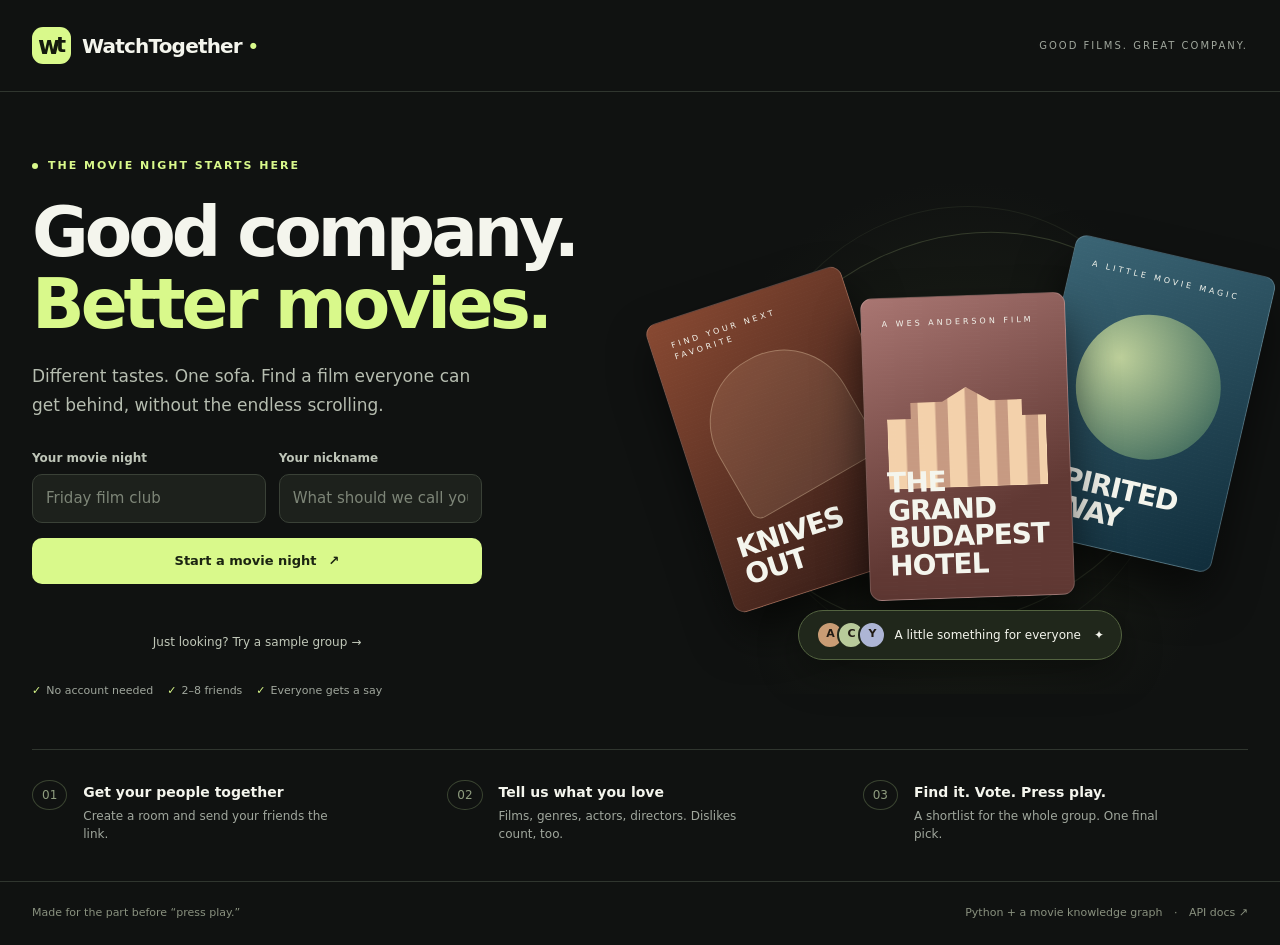
==== static/index.html @ f006cda0 "Add my WatchTogether Python implementation Import WatchTogether-Python (2).zip with the 80-film star" ====
<!doctype html>
<html lang="en">
<head>
  <meta charset="utf-8">
  <meta name="viewport" content="width=device-width,initial-scale=1">
  <meta name="theme-color" content="#101211">
  <meta name="description" content="Find a movie your whole group can get behind. Share tastes, discover your shortlist, and vote.">
  <title>WatchTogether — One group. One great movie.</title>
  <link rel="icon" href="/static/favicon.svg" type="image/svg+xml">
  <link rel="stylesheet" href="/static/styles.css">
  <link rel="stylesheet" href="/static/room-redesign.css?v=cinema2">
  <script src="/static/app.js?v=cinema2" defer></script>
</head>
<body>
  <header class="topbar"><a href="/" class="brand" aria-label="WatchTogether home"><span class="brand-mark">w<span>t</span></span>WatchTogether<span class="brand-dot">●</span></a><span class="top-note">GOOD FILMS. GREAT COMPANY.</span></header>
  <main id="app" aria-live="polite"><div class="loading">Getting the popcorn ready…</div></main>
  <footer><span>Made for the part before “press play.”</span><span>Python + a movie knowledge graph <span class="footer-dot">·</span> <a href="/api/docs" target="_blank" rel="noopener">API docs ↗</a></span></footer>
  <div id="toast" class="toast" role="status"></div>
</body>
</html>
---- static/styles.css ----
:root{color-scheme:dark;--bg:#101211;--panel:#191c19;--line:#30362f;--muted:#a0a79d;--ink:#f4f5ed;--lime:#d9f98b;--red:#e9a99a;--round:20px;font-family:Inter,ui-sans-serif,system-ui,-apple-system,BlinkMacSystemFont,"Segoe UI",sans-serif}*{box-sizing:border-box}body{margin:0;background:var(--bg);color:var(--ink);font-size:15px;line-height:1.5}button,input,select{font:inherit}button,a,input{ -webkit-tap-highlight-color:transparent}button{cursor:pointer}a{color:inherit;text-decoration:none}button:focus-visible,a:focus-visible,input:focus-visible,summary:focus-visible{outline:3px solid var(--lime);outline-offset:4px}button:disabled{opacity:.4;cursor:not-allowed}.topbar{max-width:1280px;margin:auto;padding:27px 32px;display:flex;align-items:center;justify-content:space-between;border-bottom:1px solid var(--line)}.brand{display:flex;align-items:center;gap:11px;font-size:20px;font-weight:750;letter-spacing:-.8px}.brand-mark{display:inline-flex;align-items:center;justify-content:center;background:var(--lime);color:#141a0d;border-radius:11px;width:39px;height:37px;font-size:24px;font-weight:900;letter-spacing:-4px;padding-right:3px}.brand-mark span{font-size:21px}.brand-dot{font-size:8px;color:var(--lime);margin-left:-3px}.top-note{font-size:10px;letter-spacing:2px;color:var(--muted)}main{max-width:1280px;margin:auto;padding:0 32px;min-height:calc(100vh - 190px)}.eyebrow{display:flex;align-items:center;gap:10px;text-transform:uppercase;color:var(--lime);font-size:11px;font-weight:650;letter-spacing:2px}.eyebrow:before{content:"";height:6px;width:6px;border-radius:50%;background:currentColor}.hero{display:grid;grid-template-columns:1fr 1fr;gap:65px;padding:66px 0 50px;align-items:center}.hero h1{font-size:clamp(44px,5.4vw,72px);font-weight:650;letter-spacing:-4px;line-height:1.05;margin:21px 0}.hero h1 em{font-style:normal;color:var(--lime)}.hero-copy{max-width:440px;font-size:17px;line-height:1.7;color:#b6bdb0}.create-panel{margin-top:30px;max-width:450px}.input-row{display:grid;grid-template-columns:1.15fr 1fr;gap:13px}label{display:block;font-size:12px;color:#bec5b8;font-weight:550;margin-bottom:7px}input{width:100%;border:1px solid #3a4137;color:var(--ink);background:#1d211c;border-radius:10px;padding:12px 13px;min-width:0}input::placeholder{color:#7d8577}input:focus{outline:2px solid var(--lime);outline-offset:1px}.button{display:inline-flex;align-items:center;justify-content:center;gap:12px;padding:12px 19px;min-height:46px;border:1px solid transparent;border-radius:10px;font-weight:650;font-size:13px;background:var(--lime);color:#1b2411;transition:background .15s,transform .15s}.button:hover:not(:disabled){background:#e3ffa5;transform:translateY(-1px)}.button.secondary{background:transparent;color:var(--ink);border-color:#444d3f}.button.secondary:hover{background:#262d22}.button.small{min-height:36px;padding:8px 13px;font-size:12px}.button.danger{background:transparent;color:var(--red);border-color:#63433b}.full{width:100%}.create-panel .full{margin-top:15px}.demo-link{display:block;margin:13px auto 0;border:0;background:none;color:#c1c8b9;font-size:12px;padding:8px}.demo-link:hover{color:var(--lime)}.no-account{display:flex;gap:14px;font-size:11px;color:var(--muted);margin-top:24px}.no-account span:before{content:"✓";color:var(--lime);margin-right:5px}.hero-art{position:relative;min-height:530px;display:flex;align-items:center;justify-content:center;background:radial-gradient(ellipse at 50% 60%,#3d482851,transparent 67%)}.orbit{position:absolute;width:380px;height:380px;border:1px solid #343b2b;border-radius:50%;transform:rotate(-25deg) scaleX(1.2)}.orbit.two{width:450px;height:450px;opacity:.4;transform:rotate(25deg) scaleX(.95)}.cover{width:205px;height:303px;border-radius:12px;border:1px solid #ffffff28;box-shadow:0 25px 45px #0009;display:flex;flex-direction:column;justify-content:space-between;padding:20px;overflow:hidden;position:absolute}.cover:after,.movie-art:after{content:"";position:absolute;inset:0;background:repeating-linear-gradient(transparent 0,transparent 3px,#ffffff03 4px);pointer-events:none}.cover small{font-size:8px;letter-spacing:3px;text-transform:uppercase;z-index:1}.cover strong{font-size:28px;line-height:.98;letter-spacing:-1px;z-index:1}.cover .shape{position:absolute;border:1px solid #ffe8c448;background:#f5d6b51f;width:145px;height:145px;left:30px;top:61px;border-radius:70px 70px 10px 10px;transform:rotate(-12deg)}.cover.back{background:linear-gradient(145deg,#884932,#301a16);transform:rotate(-18deg);left:12px;top:124px}.cover.middle{background:linear-gradient(145deg,#3b6575,#102d3b);transform:rotate(13deg);right:2px;top:88px}.cover.middle .shape{border-radius:50%;background:radial-gradient(circle at 30% 30%,#bdcf9a,#2c5b53);border:0}.cover.front{background:linear-gradient(155deg,#a97672,#613934 70%);top:131px;left:calc(50% - 95px);transform:rotate(-2deg);z-index:2}.cover.front .shape{border-radius:0;background:repeating-linear-gradient(90deg,#f3d1ab 0,#f3d1ab 17px,#c79a82 18px,#c79a82 30px);width:159px;height:100px;left:22px;top:91px;clip-path:polygon(0 30%,15% 30%,15% 14%,35% 14%,50% 0,65% 14%,85% 14%,85% 30%,100% 30%,100% 100%,0 100%);transform:none}.art-caption{position:absolute;bottom:34px;z-index:3;background:#20271b;border:1px solid #536340;border-radius:30px;display:flex;align-items:center;gap:13px;padding:10px 17px;box-shadow:0 12px 40px #0006;font-size:12px}.mini-avatars{display:flex;margin-right:2px}.mini-avatars span{height:28px;width:28px;border-radius:50%;background:#c99c74;border:2px solid #20271b;color:#201a13;text-align:center;padding-top:3px;font-size:11px;font-weight:800;margin-right:-7px}.mini-avatars span:nth-child(2){background:#b8ca9a}.mini-avatars span:nth-child(3){background:#adb5d5}.how-it-works{border-top:1px solid var(--line);display:grid;grid-template-columns:repeat(3,1fr);gap:30px;padding:30px 0 38px}.how-item{display:flex;align-items:flex-start;gap:16px}.step-no{color:#8f9d7f;font-size:12px;border:1px solid #3a4431;border-radius:50%;padding:5px 9px}.how-item h3{font-size:14px;font-weight:600;margin:2px 0 4px}.how-item p{font-size:12px;color:var(--muted);margin:0;max-width:250px}footer{max-width:1280px;padding:23px 32px;margin:auto;border-top:1px solid var(--line);display:flex;justify-content:space-between;color:#89917f;font-size:11px;gap:20px}.footer-dot{margin:0 8px}footer a:hover{color:var(--lime)}.loading{text-align:center;padding:100px;color:var(--muted)}.room-heading{padding:35px 0 25px;display:flex;justify-content:space-between;align-items:center;gap:20px}.room-heading h1{font-size:32px;letter-spacing:-1.2px;font-weight:600;margin:4px 0}.room-heading p{margin:0;color:var(--muted);font-size:13px}.live-pill{font-size:11px;border:1px solid #405036;border-radius:30px;padding:6px 11px;color:var(--lime);white-space:nowrap}.live-pill:before{content:"●";font-size:7px;margin-right:7px}.workflow{display:flex;gap:30px;border-bottom:1px solid var(--line);padding:0 0 19px;margin-bottom:25px;color:#7d8675;font-size:12px}.workflow span{display:flex;gap:8px;align-items:center}.workflow .active{color:var(--lime)}.workflow b{font-weight:500;opacity:.6}.room-grid{display:grid;grid-template-columns:270px minmax(0,1fr);gap:25px;padding-bottom:40px}.panel{background:var(--panel);border:1px solid var(--line);border-radius:var(--round);padding:23px}.room-sidebar{display:flex;flex-direction:column;gap:16px;align-self:start;position:sticky;top:20px}.panel h2{font-size:16px;font-weight:600;letter-spacing:-.4px;margin:0}.panel-title{display:flex;align-items:center;justify-content:space-between;margin-bottom:18px}.count{color:#aeb99e;font-size:11px;background:#2b3326;padding:3px 8px;border-radius:8px}.member{display:flex;align-items:center;gap:10px;margin:16px 0}.avatar{width:34px;height:34px;border-radius:50%;display:flex;align-items:center;justify-content:center;background:#3f4931;color:var(--lime);font-weight:650;font-size:12px;flex-shrink:0}.member:nth-child(3n) .avatar{background:#3d3649;color:#d1b7ee}.member:nth-child(3n + 1) .avatar{background:#4b3b32;color:#eac0a1}.member-name{font-size:12px;font-weight:600}.member-state{font-size:10px;color:var(--muted);margin-top:2px}.member-check{font-size:12px;color:var(--lime);margin-left:auto}.host-badge{font-size:9px;color:#a0ac93;font-weight:400;margin-left:5px}.invite-box{border-top:1px solid var(--line);padding-top:17px;margin-top:20px}.invite-box label{font-size:11px}.invite-line{display:flex;gap:5px}.invite-line input{font-size:11px;padding:9px;width:100%;background:#121510}.invite-line button{background:#2c3524;color:var(--lime);border:1px solid #435137;border-radius:8px;width:39px;flex-shrink:0}.privacy-note{font-size:11px;color:#8c9782;padding:0 6px;line-height:1.8}.demo-note{background:#29253a;border:1px solid #47405b;border-radius:12px;padding:13px;color:#c1b6d7;font-size:11px}.room-main{min-width:0}.section-top{display:flex;align-items:flex-start;justify-content:space-between;gap:20px;margin-bottom:22px}.section-top h2{font-size:24px;font-weight:600;letter-spacing:-.7px;margin:0 0 5px}.section-top p{color:var(--muted);font-size:12px;margin:0;max-width:450px}.ready-badge{white-space:nowrap;border-radius:6px;padding:5px 9px;color:var(--lime);background:#2d3823;font-size:10px}.saved-label{font-size:11px;color:var(--lime);margin-left:10px}.profile-layout{display:grid;grid-template-columns:minmax(0,1fr) 245px;gap:23px}.filter-tabs{display:flex;gap:5px;flex-wrap:wrap;margin-bottom:14px}.tab{background:transparent;border:1px solid transparent;color:var(--muted);font-size:11px;padding:7px 11px;border-radius:7px}.tab.selected{background:#303927;color:var(--lime);border-color:#4d5e3a}.search-box{position:relative;margin-bottom:12px}.search-box input{padding-left:36px;font-size:12px}.search-box:before{content:"⌕";position:absolute;left:13px;top:6px;font-size:23px;color:var(--muted)}.entity-list{height:329px;overflow:auto;padding-right:5px;scrollbar-color:#4b5840 transparent;scrollbar-width:thin}.entity-row{display:flex;align-items:center;gap:10px;padding:12px 4px;border-bottom:1px solid #2b3127}.entity-icon{display:flex;align-items:center;justify-content:center;background:#282f22;color:#b6c2a7;border-radius:8px;width:31px;height:31px;font-size:12px;flex-shrink:0}.entity-copy{flex:1;min-width:0}.entity-name{font-size:12px;overflow-wrap:anywhere}.entity-detail{font-size:10px;color:var(--muted);margin-top:2px}.taste-button{border:1px solid #424d37;border-radius:6px;padding:5px 8px;background:transparent;color:#c0ccb3;font-size:10px;white-space:nowrap}.taste-button.avoid{border-color:#514238;color:#d8ae9a}.taste-button.chosen{background:#394a29;border-color:#8ba363;color:var(--lime)}.taste-button.avoid.chosen{background:#50352b;color:#f0bdad;border-color:#a77d67}.chosen-panel{border-left:1px solid var(--line);padding-left:20px}.taste-heading{font-size:10px;letter-spacing:1px;color:#b5c6a1;margin:1px 0 10px;text-transform:uppercase}.taste-heading.negative{color:#d1a991;margin-top:24px}.chips{display:flex;gap:6px;flex-wrap:wrap}.chip{display:inline-flex;align-items:center;gap:7px;border:1px solid #4b5c37;color:#d4e9bd;background:#27321e;border-radius:7px;font-size:10px;padding:5px 7px;max-width:100%;overflow-wrap:anywhere}.chip.negative{color:#e5bdac;background:#33271f;border-color:#604638}.chip button{border:0;background:transparent;color:inherit;padding:0 2px;font-size:14px;line-height:1}.empty-tastes{font-size:11px;color:#798571;margin:0;line-height:1.7}.profile-actions{border-top:1px solid var(--line);margin-top:18px;padding-top:18px;display:flex;align-items:center;justify-content:space-between;gap:10px}.profile-actions .hint{font-size:11px;color:var(--muted)}.start-panel{margin-top:17px;padding:19px 23px;border:1px solid #495b35;background:#212a1b;border-radius:14px;display:flex;align-items:center;justify-content:space-between;gap:16px}.start-panel strong{font-size:13px;font-weight:600}.start-panel p{font-size:11px;color:#a8b699;margin:4px 0 0}.start-panel .button{flex-shrink:0}.toast{position:fixed;bottom:25px;left:50%;transform:translate(-50%,20px);background:#e5efda;color:#17220f;box-shadow:0 8px 40px #0009;border-radius:10px;padding:13px 21px;opacity:0;pointer-events:none;transition:.2s;z-index:20;font-size:13px;max-width:calc(100vw - 30px);text-align:center}.toast.visible{opacity:1;transform:translate(-50%,0)}.toast.error{background:#f0c4b9;color:#3d1d12}.join-wrap{max-width:460px;margin:70px auto 100px}.join-wrap .eyebrow{margin-bottom:22px}.join-wrap h1{font-size:34px;letter-spacing:-1px;line-height:1.1;margin:10px 0}.join-wrap p{color:var(--muted);font-size:14px;line-height:1.7}.join-wrap form{margin-top:25px}.join-wrap .button{margin-top:15px}.form-error{color:#edb9aa;font-size:12px;margin-top:10px;min-height:18px}.shortlist-intro{display:flex;justify-content:space-between;align-items:flex-start;gap:20px;margin-bottom:20px}.shortlist-intro h2{font-size:25px;letter-spacing:-.7px;margin:0 0 5px}.shortlist-intro p{font-size:12px;color:var(--muted);margin:0}.vote-note{border:1px solid #465a31;background:#222e19;border-radius:10px;padding:12px 15px;color:#c0d7a8;font-size:12px;margin-bottom:17px}.movie-grid{display:grid;grid-template-columns:repeat(2,minmax(0,1fr));gap:17px}.movie-card{background:var(--panel);border:1px solid var(--line);border-radius:15px;overflow:hidden;display:flex;flex-direction:column}.movie-art{height:125px;position:relative;overflow:hidden;padding:18px;display:flex;flex-direction:column;justify-content:space-between}.swatch-0{background:linear-gradient(140deg,#56543c,#222a21)}.swatch-1{background:linear-gradient(140deg,#725243,#2d2422)}.swatch-2{background:linear-gradient(140deg,#3c5261,#19292d)}.swatch-3{background:linear-gradient(140deg,#574b65,#282330)}.swatch-4{background:linear-gradient(140deg,#4e5f41,#202a1d)}.swatch-5{background:linear-gradient(140deg,#795158,#34252b)}.movie-art:before{content:"";position:absolute;width:180px;height:180px;border:1px solid #ffffff24;border-radius:50%;top:-45px;right:-20px;box-shadow:0 0 0 25px #ffffff05,0 0 0 50px #ffffff04}.film-no{font-size:9px;letter-spacing:2px;color:#ebeee4b3}.art-title{font-family:Georgia,serif;font-size:23px;line-height:1.08;max-width:85%;z-index:1;text-shadow:0 2px 12px #0005}.movie-body{padding:18px;display:flex;flex-direction:column;flex:1}.movie-meta{display:flex;justify-content:space-between;align-items:flex-start;gap:10px;font-size:10px;color:var(--muted);margin-bottom:9px}.match-score{color:var(--lime);white-space:nowrap;background:#2b3522;padding:3px 6px;border-radius:5px;font-weight:600}.movie-body h3{font-size:17px;font-weight:600;line-height:1.3;letter-spacing:-.3px;margin:0 0 9px}.director-line{font-size:11px;color:#b1bbaa;margin-bottom:5px}.cast-line{font-size:10px;color:#88977e;line-height:1.6;margin-bottom:10px}.match-details{font-size:11px;color:#b5c5a5;margin:7px 0 15px}.match-details summary{cursor:pointer}.match-person{border-top:1px solid var(--line);padding-top:9px;margin-top:9px}.match-person strong{display:flex;justify-content:space-between;font-weight:500}.match-person p{font-size:10px;color:var(--muted);margin:4px 0}.movie-vote{display:flex;justify-content:space-between;align-items:center;gap:9px;margin-top:auto;padding-top:7px}.vote-tally{font-size:10px;color:var(--muted)}.owner-controls{display:flex;gap:9px;margin-top:20px;flex-wrap:wrap}.winner-banner{padding:27px;border:1px solid #78944e;background:radial-gradient(ellipse at 100% 0,#47582988,transparent 65%),#26311d;border-radius:17px;margin-bottom:24px}.winner-banner .eyebrow{font-size:10px}.winner-banner h2{font-family:Georgia,serif;font-size:32px;line-height:1.2;font-weight:400;letter-spacing:-.5px;margin:15px 0 8px}.winner-banner p{color:#baccaa;font-size:12px;margin:0}.result-label{color:var(--lime);font-size:10px;text-transform:uppercase;letter-spacing:1px;margin-top:15px}.subtle-link{border:0;background:none;color:#8f9e83;font-size:10px;text-align:left;padding:3px 6px}.subtle-link:hover{color:var(--red)}.empty-results{padding:35px 15px;text-align:center;color:var(--muted);font-size:12px}.spinner{pointer-events:none;opacity:.5}
@media(min-width:1400px){.hero{padding-top:90px;padding-bottom:70px}.hero-art{min-height:550px}}
@media(max-width:1080px){.hero{gap:20px}.hero-art{transform:scale(.9)}.profile-layout{grid-template-columns:minmax(0,1fr)}.chosen-panel{border-left:0;border-top:1px solid var(--line);padding:18px 0 0}.entity-list{height:265px}.taste-heading.negative{margin-top:16px}.room-grid{grid-template-columns:235px minmax(0,1fr)}.panel{padding:20px}.start-panel{align-items:flex-start;flex-direction:column}.start-panel .button{width:100%}}
@media(max-width:760px){.topbar{padding:19px 20px}.brand{font-size:18px}.top-note{display:none}main{padding:0 20px}.hero{display:block;padding-top:40px}.hero h1{font-size:54px;letter-spacing:-3px}.hero-copy{font-size:15px}.create-panel{max-width:none}.hero-art{min-height:440px;max-width:470px;margin:auto;transform:scale(.88);margin-top:-5px;margin-bottom:-30px}.cover.back{left:15px;top:80px}.cover.middle{right:0;top:48px}.cover.front{top:92px}.art-caption{bottom:0}.how-it-works{grid-template-columns:1fr;gap:25px;padding-top:27px}.how-item p{max-width:none}footer{padding:23px 20px;flex-direction:column;gap:7px}.room-heading{padding-top:25px}.room-heading h1{font-size:26px}.room-heading .eyebrow{font-size:9px}.room-grid{grid-template-columns:1fr}.room-sidebar{position:static}.room-sidebar>.panel{padding:18px}.member{display:inline-flex;vertical-align:top;margin:8px 13px 8px 0;gap:7px;min-width:120px}.member-check{margin-left:4px}.invite-box{padding-top:13px;margin-top:11px}.room-sidebar .privacy-note{display:none}.panel-title{margin-bottom:9px}.workflow{font-size:10px;gap:15px}.profile-layout{grid-template-columns:1fr}.section-top h2{font-size:22px}.panel{padding:20px}.movie-grid{gap:12px}.movie-body{padding:14px}.movie-body h3{font-size:15px}.movie-art{height:120px;padding:14px}.art-title{font-size:21px}.movie-meta{flex-direction:column;gap:5px}.movie-vote{flex-direction:column;align-items:stretch}.movie-vote button{width:100%}.vote-tally{text-align:center}.shortlist-intro{gap:10px}.shortlist-intro h2{font-size:23px}.shortlist-intro .count{white-space:nowrap}.privacy-note{font-size:10px}.start-panel{flex-direction:row;align-items:center}.start-panel .button{width:auto}.join-wrap{margin:40px auto 60px}}
@media(max-width:420px){.hero h1{font-size:47px}.hero-art{margin-left:-25px;margin-right:-25px;transform:scale(.8)}.input-row{grid-template-columns:1fr}.no-account{gap:8px;font-size:10px}.movie-grid{grid-template-columns:1fr}.start-panel{flex-direction:column;align-items:stretch}.start-panel .button{width:100%}.workflow{gap:11px;font-size:9px}.room-heading .live-pill{font-size:9px}.profile-actions .hint{font-size:10px;max-width:140px}.entity-row{gap:7px}.taste-button{padding:5px 6px}}
@media(prefers-reduced-motion:reduce){*{transition:none!important;scroll-behavior:auto!important}}
---- static/room-redesign.css ----
/* The movie room: cinematic artwork, roomy browsing and one obvious invitation. */
body.room-page {
  --bg: #10120f;
  --panel: #191c18;
  --line: #34392e;
  --ink: #f6f3e9;
  --muted: #a6ad9f;
  --lime: #d9fa86;
  background:
    radial-gradient(ellipse at 9% 0%, #34401d25, transparent 38%),
    radial-gradient(ellipse at 98% 28%, #45402c12, transparent 35%),
    var(--bg);
  -webkit-font-smoothing: antialiased;
}
body.room-page [hidden] { display: none !important; }
body.room-page .sr-only { position: absolute; width: 1px; height: 1px; padding: 0; margin: -1px; overflow: hidden; clip: rect(0, 0, 0, 0); white-space: nowrap; border: 0; }
body.room-page .topbar,
body.room-page main,
body.room-page footer { max-width: 1440px; }
body.room-page .topbar { padding: 24px 40px; border-bottom-color: #ffffff0d; }
body.room-page main { padding: 0 40px; }
body.room-page .top-note { color: #a5ad98; letter-spacing: 2.3px; }
body.room-page .brand-mark { box-shadow: 0 0 24px #d9fa8612; }
body.room-page .room-heading { padding: 35px 0 27px; align-items: flex-end; }
body.room-page .room-heading .eyebrow { font-size: 10px; letter-spacing: 2.5px; }
body.room-page .room-heading h1 { font-size: clamp(32px, 3.2vw, 46px); font-weight: 650; letter-spacing: -1.8px; margin: 7px 0 4px; line-height: 1.12; overflow-wrap: anywhere; }
body.room-page .room-heading p { font-size: 13px; color: #a7ae9f; }
body.room-page .room-heading-actions { display: flex; align-items: center; gap: 12px; flex-shrink: 0; padding-bottom: 5px; }
body.room-page .live-pill { background: #bddd7910; color: #d9efad; border-color: #b4cf6730; font-size: 10px; padding: 7px 12px; }
body.room-page .live-pill:before { color: #d9fa86; box-shadow: 0 0 9px #d9fa8666; border-radius: 50%; }
body.room-page .invite-trigger { display: inline-flex; align-items: center; justify-content: center; gap: 8px; background: #24291f; color: var(--ink); border: 1px solid #434b37; border-radius: 10px; min-height: 38px; padding: 8px 13px; font-size: 11px; font-weight: 600; }
body.room-page .invite-trigger:hover { background: #333c29; }
body.room-page svg { flex-shrink: 0; }

body.room-page .invite-banner { display: flex; justify-content: space-between; align-items: center; gap: 26px; padding: 20px 23px; border: 1px solid #5b6e3c; border-radius: 16px; background: radial-gradient(ellipse at 0% 0%, #a2cc4920, transparent 65%), linear-gradient(110deg, #232d1b, #1c2119); box-shadow: inset 0 1px #ffffff07, 0 9px 28px #00000012; }
body.room-page .invite-banner-copy { display: flex; gap: 14px; align-items: center; min-width: 220px; }
body.room-page .invite-banner-icon { height: 43px; width: 43px; display: flex; align-items: center; justify-content: center; flex-shrink: 0; border: 1px solid #b7d37435; background: #d9fa8610; border-radius: 12px; color: var(--lime); }
body.room-page .invite-banner h2 { font-size: 15px; font-weight: 650; letter-spacing: -.3px; margin: 0 0 3px; }
body.room-page .invite-banner p { margin: 0; color: #afbda0; font-size: 11px; }
body.room-page .invite-controls { display: flex; gap: 8px; width: min(510px, 51%); align-items: center; }
body.room-page .invite-line { display: flex; align-items: center; gap: 0; border: 1px solid #67744c; border-radius: 10px; padding: 4px; background: #10170c99; width: 100%; min-width: 0; }
body.room-page .invite-line input { border: 0; background: transparent; border-radius: 6px; padding: 9px 11px; color: #c1c9b5; font-size: 11px; text-overflow: ellipsis; }
body.room-page .invite-line .button { background: var(--lime); color: #222c15; width: auto; min-height: 36px; padding: 8px 13px; border: 0; border-radius: 7px; font-size: 11px; gap: 7px; white-space: nowrap; }
body.room-page .invite-line .button:hover { background: #e6ffad; }
body.room-page .share-button { display: inline-flex; align-items: center; justify-content: center; height: 46px; width: 46px; border: 1px solid #66774b; border-radius: 10px; background: #c3dc8110; color: #d9fa86; flex-shrink: 0; }
body.room-page .share-button:hover { background: #c3dc8122; }

body.room-page .workflow { display: flex; gap: 34px; margin: 27px 0; padding: 0 0 19px; border-color: #ffffff12; color: #919985; font-size: 11px; }
body.room-page .workflow > span { position: relative; gap: 9px; }
body.room-page .workflow > span.active:after { content: ""; height: 2px; background: var(--lime); position: absolute; bottom: -20px; left: 0; right: 0; box-shadow: 0 0 12px #d9fa8625; }
body.room-page .workflow b { opacity: 1; font-size: 10px; height: 23px; width: 23px; display: inline-flex; align-items: center; justify-content: center; border: 1px solid #444b3c; border-radius: 50%; color: #a2aa94; }
body.room-page .workflow .active b { background: var(--lime); border-color: var(--lime); color: #26311b; font-weight: 700; }
body.room-page .room-grid { display: grid; grid-template-columns: minmax(0, 1fr) 270px; gap: 26px; padding-bottom: 50px; align-items: start; }
body.room-page .room-sidebar { position: sticky; top: 24px; gap: 18px; }
body.room-page .panel { background: linear-gradient(140deg, #1c201a, #191c18 60%); border-color: #ffffff11; border-radius: 18px; box-shadow: 0 8px 30px #0000000a; }
body.room-page .company-panel { padding: 23px 21px 18px; }
body.room-page .panel-title { margin-bottom: 18px; }
body.room-page .panel-title h2 { font-size: 14px; letter-spacing: -.35px; }
body.room-page .count { border: 1px solid #c5d69012; background: #d6ef7f0c; border-radius: 6px; color: #c7d1b8; font-size: 10px; padding: 4px 7px; white-space: nowrap; }
body.room-page .member { display: flex; min-width: 0; gap: 10px; margin: 0; padding: 14px 0; border-top: 1px solid #ffffff08; }
body.room-page .member:first-of-type { border-top: 0; }
body.room-page .avatar { width: 37px; height: 37px; color: #d8f6a0; background: #424f32; border: 1px solid #ffffff0b; font-size: 12px; }
body.room-page .member-name { font-size: 11px; line-height: 1.4; overflow-wrap: anywhere; }
body.room-page .host-badge { display: inline-block; color: #d4dfbb; font-size: 8px; letter-spacing: .8px; margin-left: 5px; }
body.room-page .member-state { font-size: 10px; color: #a2ac94; margin-top: 3px; }
body.room-page .member-check { font-size: 12px; margin-left: auto; }
body.room-page .company-footer { display: flex; flex-direction: column; gap: 4px; border-top: 1px dashed #ffffff16; margin-top: 5px; padding-top: 15px; color: #a5b48f; font-size: 10px; line-height: 1.7; }
body.room-page .company-footer strong { color: #d6e6b8; font-weight: 500; }
body.room-page .privacy-note { color: #929f83; font-size: 10px; padding: 0 4px; line-height: 1.8; }
body.room-page .demo-note { background: #aaa6ee0b; border-color: #b8ace62b; color: #bbb4d6; font-size: 11px; line-height: 1.7; }
body.room-page .subtle-link { color: #9da78e; font-size: 10px; }

body.room-page .taste-panel { padding: 27px; overflow: hidden; }
body.room-page .section-top { margin-bottom: 25px; gap: 15px; align-items: center; }
body.room-page .section-kicker { display: block; color: #aab594; font-size: 9px; font-weight: 600; text-transform: uppercase; letter-spacing: 2px; margin-bottom: 8px; }
body.room-page .section-top h2 { font-size: clamp(24px, 2.5vw, 31px); font-weight: 600; letter-spacing: -1px; line-height: 1.16; margin: 0 0 8px; }
body.room-page .section-top p { color: #a4ad9b; font-size: 11px; line-height: 1.65; max-width: 440px; }
body.room-page .ready-badge { display: flex; flex-direction: column; align-items: center; justify-content: center; min-width: 65px; height: 65px; flex-shrink: 0; border-radius: 14px; background: #d9fa860a; border: 1px solid #d9fa8625; color: #bed198; font-size: 9px; letter-spacing: .2px; padding: 8px; }
body.room-page .selection-number { display: block; font-size: 24px; font-weight: 500; color: var(--lime); line-height: 1.1; margin-bottom: 3px; letter-spacing: -1px; }
body.room-page .profile-layout { display: flex; flex-direction: column; gap: 21px; }
body.room-page .taste-browser { min-width: 0; }
body.room-page .filter-tabs { display: flex; flex-wrap: nowrap; gap: 4px; background: #10140f; padding: 5px; border: 1px solid #ffffff0c; border-radius: 10px; margin: 0 0 15px; width: fit-content; max-width: 100%; }
body.room-page .tab { display: inline-flex; align-items: center; justify-content: center; gap: 7px; min-height: 35px; padding: 7px 16px; border-radius: 7px; color: #aab29e; font-size: 11px; font-weight: 500; }
body.room-page .tab svg { width: 14px; height: 14px; opacity: .8; }
body.room-page .tab.selected { background: #303c24; border-color: #61753c; color: var(--lime); box-shadow: inset 0 1px #ffffff08; }
body.room-page .tab:hover:not(.selected) { color: #f1f4e7; background: #ffffff06; }
body.room-page .search-box { margin-bottom: 15px; }
body.room-page .search-box:before { content: none; }
body.room-page .search-box > svg { position: absolute; top: 14px; left: 15px; color: #9ba68d; pointer-events: none; width: 16px; height: 16px; }
body.room-page .search-box input { font-size: 11px; border-radius: 9px; border-color: #414936; background: #131811; min-height: 44px; padding: 12px 15px 12px 41px; }
body.room-page .search-box input::placeholder { color: #8e9981; }
body.room-page .browse-caption { display: flex; justify-content: space-between; gap: 12px; color: #9ba78c; font-size: 10px; margin: 18px 0 12px; }
body.room-page .browse-caption strong { font-weight: 500; color: #d6ddc8; }
body.room-page .entity-list { height: auto; max-height: none; overflow: visible; padding: 0; }
body.room-page .entity-list.genre-grid { display: grid; grid-template-columns: repeat(3, minmax(0, 1fr)); gap: 12px; }
body.room-page .genre-card { position: relative; isolation: isolate; width: 100%; min-width: 0; height: 240px; min-height: 230px; border: 1px solid #ffffff15; border-radius: 12px; overflow: hidden; background: #293222; box-shadow: 0 4px 15px #0002; transition: border-color .2s, transform .2s, box-shadow .2s; }
body.room-page .genre-art { position: absolute; z-index: -3; top: 50%; left: 50%; width: max(100%, 240px); aspect-ratio: 1; transform: translate(-50%, -50%); background-image: url('/static/genre-scenes.png'); background-size: 400% 400%; background-position: var(--art-x, 0%) var(--art-y, 0%); background-repeat: no-repeat; transition: transform .5s ease; }
body.room-page .genre-vignette { position: absolute; z-index: -2; inset: 0; background: linear-gradient(180deg, #00000025 0, #080d0855 35%, #080d08ba 65%, #080d08f5 100%); }
body.room-page .genre-card:after { content: ""; position: absolute; inset: 0; z-index: -1; border-radius: inherit; box-shadow: inset 0 1px #ffffff10; pointer-events: none; }
body.room-page .genre-card-top { position: absolute; top: 12px; left: 12px; right: 12px; display: flex; align-items: center; justify-content: space-between; gap: 8px; }
body.room-page .genre-number { color: #ffffffc7; font-size: 9px; font-weight: 600; letter-spacing: 1px; text-shadow: 0 1px 8px #000; }
body.room-page .genre-state { display: flex; align-items: center; gap: 4px; color: var(--lime); font-size: 9px; font-weight: 600; border-radius: 20px; padding: 3px 7px; background: #142008db; border: 1px solid #c8ef7555; backdrop-filter: blur(8px); }
body.room-page .genre-state:empty { display: none; }
body.room-page .genre-content { position: absolute; bottom: 66px; left: 14px; right: 12px; }
body.room-page .genre-content h3 { color: #fffdf5; font-size: 22px; font-weight: 650; line-height: 1.03; letter-spacing: -.7px; margin: 0 0 6px; text-shadow: 0 2px 12px #0006; }
body.room-page .genre-content p { font-size: 9px; line-height: 1.5; color: #e2e5d3; margin: 0; text-shadow: 0 1px 8px #000; }
body.room-page .genre-actions { position: absolute; bottom: 13px; left: 12px; right: 12px; display: grid; grid-template-columns: 1fr 1fr; gap: 7px; }
body.room-page .genre-actions .taste-button { display: flex; align-items: center; justify-content: center; gap: 5px; min-height: 36px; padding: 6px 7px; border-radius: 6px; border-color: #ffffff4a; background: #10160a92; backdrop-filter: blur(8px); color: #f0f5df; font-size: 10px; transition: background .15s, border-color .15s; }
body.room-page .genre-actions .taste-button.avoid { color: #ebd5c4; border-color: #e3cebc44; }
body.room-page .genre-actions .taste-button:hover { border-color: #dcf99f; background: #41522aa8; }
body.room-page .genre-actions .taste-button.avoid:hover { border-color: #e7b7a1; background: #5e3c2fc7; }
body.room-page .genre-card.state-liked { border-color: #d3f77c; box-shadow: 0 0 0 1px #d3f77c22, 0 4px 20px #b9e8640c; }
body.room-page .genre-card.state-liked .taste-button.chosen { background: var(--lime); border-color: var(--lime); color: #243018; font-weight: 650; }
body.room-page .genre-card.state-avoided { border-color: #d1997f; }
body.room-page .genre-card.state-avoided .genre-state { background: #352017df; color: #f2c5ae; border-color: #c8967c88; }
body.room-page .genre-card.state-avoided .taste-button.avoid.chosen { background: #e0af96; color: #382117; border-color: #e0af96; font-weight: 650; }
@media (hover: hover) {
  body.room-page .genre-card:hover { border-color: #ffffff70; box-shadow: 0 11px 24px #0004; }
  body.room-page .genre-card:hover .genre-art { transform: translate(-50%, -50%) scale(1.055); }
  body.room-page .genre-card.state-liked:hover { border-color: var(--lime); }
  body.room-page .genre-card.state-avoided:hover { border-color: #e0af96; }
}

body.room-page .standard-list { min-height: 220px; display: grid; grid-template-columns: repeat(2, minmax(0, 1fr)); gap: 8px; }
body.room-page .standard-list .entity-row { background: #ffffff03; border: 1px solid #ffffff0a; border-radius: 9px; padding: 12px; gap: 8px; }
body.room-page .standard-list .entity-name { font-size: 11px; color: #e6ebda; }
body.room-page .standard-list .entity-icon { width: 30px; height: 35px; background: #ffffff08; }
body.room-page .standard-list .entity-detail { font-size: 9px; }
body.room-page .standard-list .taste-button { padding: 6px 8px; font-size: 9px; min-height: 36px; }
body.room-page .empty-results { grid-column: 1 / -1; background: #ffffff03; border: 1px dashed #465038; border-radius: 10px; padding: 40px 20px; }
body.room-page .chosen-panel { display: grid; grid-template-columns: 1fr 1fr; gap: 21px; border: 1px solid #414a343f; background: #10150e75; border-radius: 11px; padding: 17px 18px; }
body.room-page .selection-section { min-width: 0; }
body.room-page .selection-section + .selection-section { border-left: 1px solid #ffffff0a; padding-left: 20px; }
body.room-page .taste-heading { display: flex; align-items: center; gap: 7px; font-size: 9px; letter-spacing: 1.5px; color: #c0d6a0; margin: 0 0 9px; }
body.room-page .taste-heading.negative { margin-top: 0; color: #d9b39c; }
body.room-page .empty-tastes,
body.room-page .selection-empty { color: #a4ad97; font-size: 10px; line-height: 1.65; margin: 0; }
body.room-page .chips { gap: 5px; }
body.room-page .chip { font-size: 10px; background: #d5f48610; border-color: #bfdf7845; color: #d7e8bc; border-radius: 6px; padding: 5px 7px; }
body.room-page .chip.negative { background: #efb0980c; border-color: #d99d7e40; color: #e4bda8; }
body.room-page .chip button { min-width: 22px; min-height: 22px; padding: 2px 3px; font-size: 14px; }
body.room-page .profile-actions { position: fixed; left: 50%; bottom: 18px; z-index: 10; transform: translateX(-50%); width: min(660px, calc(100vw - 32px)); margin: 0; padding: 14px 18px; border: 1px solid #a9bc745c; border-radius: 14px; background: #1d2519f5; backdrop-filter: blur(18px); box-shadow: 0 10px 45px #0009, inset 0 1px #ffffff0b; }
body.room-page .profile-actions .hint { color: #a0ad90; font-size: 10px; }
body.room-page .profile-actions .button { font-size: 11px; min-height: 41px; padding: 10px 17px; border-radius: 9px; box-shadow: 0 3px 14px #d9fa8608; }
body.room-page .start-panel { flex-direction: row; align-items: center; background: linear-gradient(110deg, #26321e, #1b2417); border: 1px solid #71864d65; padding: 21px 24px; border-radius: 14px; margin-top: 18px; gap: 20px; }
body.room-page .start-panel strong { font-size: 13px; letter-spacing: -.2px; }
body.room-page .start-panel p { font-size: 10px; color: #b3c29e; line-height: 1.65; }
body.room-page .start-panel .button { width: auto; font-size: 11px; padding: 11px 16px; min-height: 42px; }
body.room-page .button:disabled { opacity: .45; }

body.room-page .shortlist-intro h2 { font-size: 30px; letter-spacing: -1px; font-weight: 600; }
body.room-page .shortlist-intro p { color: #adb79f; font-size: 11px; line-height: 1.7; }
body.room-page .movie-grid { gap: 20px; }
body.room-page .movie-card { border-color: #ffffff15; border-radius: 16px; background: #1b2018; box-shadow: 0 7px 24px #0002; }
body.room-page .movie-art { height: 195px; padding: 23px; }
body.room-page .movie-scene { position: absolute; width: max(100%, 225px); aspect-ratio: 1; top: 50%; left: 50%; transform: translate(-50%, -50%); background-image: url('/static/genre-scenes.png'); background-size: 400% 400%; background-position: var(--art-x, 0%) var(--art-y, 0%); background-repeat: no-repeat; }
body.room-page .movie-vignette { position: absolute; inset: 0; background: linear-gradient(180deg, #070c0744, #070c0725 25%, #070c07bb 78%, #070c07e0); }
body.room-page .movie-art .film-no,
body.room-page .movie-art .art-title { position: relative; z-index: 1; }
body.room-page .film-no { font-size: 9px; letter-spacing: 2px; color: #f4f4e6bb; }
body.room-page .art-title { font-size: 32px; line-height: 1.06; letter-spacing: -.9px; }
body.room-page .movie-body { padding: 23px; }
body.room-page .movie-meta { gap: 8px; font-size: 9px; margin-bottom: 12px; }
body.room-page .movie-body h3 { font-size: 21px; letter-spacing: -.5px; font-weight: 600; }
body.room-page .director-line { font-size: 11px; color: #c1cbb5; }
body.room-page .cast-line { color: #a3af95; }
body.room-page .match-score { padding: 4px 6px; font-size: 9px; background: #d9fa8610; color: #d9fa86; border: 1px solid #d9fa8625; }
body.room-page .match-details { color: #d4e7b7; font-size: 11px; margin: 13px 0 22px; }
body.room-page .movie-vote { padding-top: 14px; border-top: 1px solid #ffffff0c; }
body.room-page .vote-tally { color: #b2bea3; }
body.room-page .vote-note { background: #ccf28608; border-color: #a4c06940; color: #c1d4a3; font-size: 11px; }
body.room-page .winner-banner { position: relative; overflow: hidden; border: 1px solid #abc96a7a; padding: 33px; background: radial-gradient(ellipse at 100% 0%, #b5db4d35, transparent 65%), #25321c; box-shadow: 0 12px 40px #0002; }
body.room-page .winner-banner:after { content: "✦"; color: #d4f77915; font-size: 200px; line-height: 1; position: absolute; right: -3px; top: -28px; pointer-events: none; }
body.room-page .winner-banner h2 { font-size: clamp(30px, 3.7vw, 43px); max-width: 85%; letter-spacing: -1px; }
body.room-page footer { border-color: #ffffff0c; padding: 25px 40px; color: #8f9b81; }
body.room-page:has(.profile-actions) footer { margin-bottom: 95px; }
body.room-page .toast { border: 1px solid #d9fa8655; background: #ddf8ae; box-shadow: 0 8px 40px #0008; font-size: 12px; }
body.room-page .toast.error { background: #f0c4b9; }
body.room-page button:focus-visible,
body.room-page input:focus-visible,
body.room-page a:focus-visible { outline: 2px solid #e0ff9b; outline-offset: 4px; }

@media (min-width: 1550px) {
  body.room-page .entity-list.genre-grid { grid-template-columns: repeat(4, minmax(0, 1fr)); }
  body.room-page .genre-card { height: 225px; }
}
@media (max-width: 1200px) {
  body.room-page .topbar { padding: 22px 30px; }
  body.room-page main { padding: 0 30px; }
  body.room-page .room-grid { grid-template-columns: minmax(0, 1fr) 245px; gap: 22px; }
  body.room-page .taste-panel { padding: 22px; }
  body.room-page .genre-card { height: 195px; }
  body.room-page .genre-content h3 { font-size: 20px; }
  body.room-page .standard-list { grid-template-columns: 1fr; }
  body.room-page .invite-banner { gap: 16px; }
  body.room-page .invite-banner-copy { min-width: 0; }
}
@media (max-width: 1100px) {
  body.room-page .room-grid { grid-template-columns: minmax(0, 1fr); gap: 25px; }
  body.room-page .room-sidebar { position: static; display: grid; grid-template-columns: minmax(0, 1fr) minmax(0, .7fr); gap: 18px; }
  body.room-page .company-panel { grid-row: span 3; }
  body.room-page .room-sidebar .member { display: flex; }
  body.room-page .room-sidebar .privacy-note { display: block; padding: 0 3px; }
  body.room-page .genre-card { height: 220px; }
  body.room-page .genre-content h3 { font-size: 24px; }
  body.room-page .taste-panel { padding: 27px; }
  body.room-page .standard-list { grid-template-columns: repeat(2, minmax(0, 1fr)); }
  body.room-page .start-panel { flex-direction: row; }
  body.room-page .start-panel .button { width: auto; }
}
@media (max-width: 800px) {
  body.room-page .topbar { padding: 20px 25px; }
  body.room-page main { padding: 0 25px; }
  body.room-page .room-heading { padding-top: 27px; padding-bottom: 24px; }
  body.room-page .room-heading h1 { font-size: 35px; }
  body.room-page .room-heading .eyebrow { font-size: 9px; }
  body.room-page .room-heading-actions { flex-direction: column; align-items: flex-end; gap: 8px; }
  body.room-page .invite-trigger { min-height: 33px; padding: 6px 10px; font-size: 10px; }
  body.room-page .invite-banner { padding: 17px 18px; gap: 16px; }
  body.room-page .invite-banner-copy { gap: 10px; }
  body.room-page .invite-banner h2 { font-size: 13px; }
  body.room-page .invite-banner p { font-size: 10px; max-width: 200px; }
  body.room-page .invite-banner-icon { width: 37px; height: 37px; border-radius: 10px; }
  body.room-page .invite-controls { width: 49%; }
  body.room-page .invite-line input { font-size: 10px; padding: 8px; }
  body.room-page .invite-line .button { min-height: 33px; font-size: 10px; padding: 8px 10px; }
  body.room-page .share-button { width: 43px; height: 43px; }
  body.room-page .workflow { gap: 26px; font-size: 11px; margin-top: 24px; margin-bottom: 24px; }
  body.room-page .taste-panel { padding: 23px; }
  body.room-page .section-top h2 { font-size: 28px; }
  body.room-page .genre-card { height: 210px; }
  body.room-page .genre-content h3 { font-size: 22px; }
  body.room-page .genre-content p { font-size: 9px; }
  body.room-page .genre-actions { gap: 6px; left: 10px; right: 10px; }
  body.room-page .genre-content { left: 12px; }
  body.room-page .genre-actions .taste-button { font-size: 9px; }
  body.room-page footer { padding: 24px 25px; }
}
@media (max-width: 640px) {
  body.room-page .topbar { padding: 18px 18px; }
  body.room-page main { padding: 0 16px; }
  body.room-page .room-heading { gap: 14px; padding: 25px 2px 21px; align-items: center; }
  body.room-page .room-heading h1 { font-size: 30px; letter-spacing: -1.2px; }
  body.room-page .room-heading p { font-size: 11px; max-width: 220px; }
  body.room-page .room-heading .eyebrow { font-size: 8px; letter-spacing: 1.8px; }
  body.room-page .room-heading-actions { padding-bottom: 0; }
  body.room-page .live-pill { font-size: 9px; padding: 6px 9px; }
  body.room-page .invite-banner { flex-direction: column; align-items: stretch; padding: 16px; gap: 13px; border-radius: 13px; }
  body.room-page .invite-banner-copy { gap: 11px; }
  body.room-page .invite-banner h2 { font-size: 14px; }
  body.room-page .invite-banner p { max-width: none; font-size: 10px; }
  body.room-page .invite-controls { width: 100%; gap: 7px; }
  body.room-page .invite-line input { padding: 8px 9px; font-size: 10px; }
  body.room-page .invite-line .button { font-size: 10px; padding: 8px 12px; }
  body.room-page .workflow { justify-content: space-between; gap: 8px; font-size: 9px; margin-top: 22px; margin-bottom: 21px; padding-bottom: 16px; }
  body.room-page .workflow > span { gap: 5px; }
  body.room-page .workflow b { width: 19px; height: 19px; font-size: 8px; }
  body.room-page .workflow > span.active:after { bottom: -17px; }
  body.room-page .taste-panel { padding: 20px 15px 16px; border-radius: 14px; }
  body.room-page .section-top { margin-bottom: 20px; gap: 10px; }
  body.room-page .section-kicker { font-size: 8px; letter-spacing: 1.6px; margin-bottom: 7px; }
  body.room-page .section-top h2 { font-size: 25px; letter-spacing: -.8px; max-width: 250px; }
  body.room-page .section-top p { font-size: 10px; max-width: 240px; }
  body.room-page .ready-badge { min-width: 52px; height: 57px; border-radius: 11px; font-size: 8px; padding: 6px; }
  body.room-page .selection-number { font-size: 21px; }
  body.room-page .filter-tabs { width: 100%; padding: 4px; gap: 2px; }
  body.room-page .tab { flex: 1; font-size: 10px; padding: 6px 7px; gap: 5px; min-height: 34px; }
  body.room-page .tab svg { width: 12px; height: 12px; }
  body.room-page .search-box input { min-height: 42px; font-size: 11px; }
  body.room-page .browse-caption { font-size: 9px; margin-top: 17px; }
  body.room-page .entity-list.genre-grid { grid-template-columns: repeat(2, minmax(0, 1fr)); gap: 10px; }
  body.room-page .genre-card { height: 220px; border-radius: 10px; }
  body.room-page .genre-content h3 { font-size: 23px; letter-spacing: -.6px; }
  body.room-page .genre-content p { font-size: 9px; }
  body.room-page .genre-card-top { top: 10px; left: 11px; right: 10px; }
  body.room-page .genre-actions { left: 10px; right: 10px; bottom: 12px; }
  body.room-page .genre-actions .taste-button { min-height: 40px; font-size: 10px; gap: 4px; }
  body.room-page .genre-content { bottom: 67px; left: 12px; }
  body.room-page .standard-list { grid-template-columns: 1fr; }
  body.room-page .standard-list .entity-row { padding: 11px; }
  body.room-page .standard-list .taste-button { min-height: 40px; }
  body.room-page .chosen-panel { padding: 14px 12px; gap: 11px; border-radius: 9px; }
  body.room-page .selection-section + .selection-section { padding-left: 12px; }
  body.room-page .taste-heading { font-size: 8px; letter-spacing: 1px; }
  body.room-page .empty-tastes { font-size: 9px; }
  body.room-page .chip { font-size: 9px; padding: 4px 5px; }
  body.room-page .profile-actions { bottom: 12px; margin: 0; padding: 12px 14px; border-radius: 12px; }
  body.room-page .profile-actions .hint { font-size: 9px; max-width: 180px; line-height: 1.7; }
  body.room-page .profile-actions .button { font-size: 11px; min-height: 43px; padding: 10px 14px; flex-shrink: 0; }
  body.room-page .start-panel { padding: 18px; border-radius: 12px; gap: 14px; }
  body.room-page .start-panel strong { font-size: 12px; }
  body.room-page .start-panel p { font-size: 9px; }
  body.room-page .start-panel .button { font-size: 10px; padding: 10px 12px; }
  body.room-page .room-sidebar { display: flex; gap: 15px; }
  body.room-page .company-panel { padding: 20px; }
  body.room-page .room-sidebar .member { display: flex; padding: 12px 0; }
  body.room-page .room-sidebar .privacy-note { display: block; }
  body.room-page .movie-grid { grid-template-columns: 1fr; gap: 18px; }
  body.room-page .movie-art { height: 200px; padding: 23px; }
  body.room-page .movie-body { padding: 21px; }
  body.room-page .movie-meta { flex-direction: row; gap: 8px; }
  body.room-page .movie-vote { flex-direction: row; align-items: center; }
  body.room-page .movie-vote .button { width: auto; }
  body.room-page .winner-banner { padding: 25px; }
  body.room-page .winner-banner h2 { max-width: 95%; font-size: 33px; }
  body.room-page .shortlist-intro h2 { font-size: 27px; }
  body.room-page .shortlist-intro p { font-size: 10px; }
  body.room-page footer { padding: 23px 18px; font-size: 10px; }
}
@media (max-width: 370px) {
  body.room-page main { padding: 0 12px; }
  body.room-page .genre-card { height: 207px; }
  body.room-page .genre-content h3 { font-size: 20px; }
  body.room-page .genre-content p { font-size: 8px; }
  body.room-page .genre-actions { left: 8px; right: 8px; gap: 5px; }
  body.room-page .genre-actions .taste-button { font-size: 9px; padding: 5px; }
  body.room-page .start-panel { flex-direction: column; align-items: stretch; }
  body.room-page .start-panel .button { width: 100%; }
}
@media (prefers-reduced-motion: reduce) {
  body.room-page *, body.room-page *:before, body.room-page *:after { animation: none !important; transition: none !important; scroll-behavior: auto !important; }
}

/* Atlas positions live in CSS to respect the application content policy. */
body.room-page .scene-0 { --art-x: 0.000000%; --art-y: 0.000000%; }
body.room-page .scene-1 { --art-x: 33.333333%; --art-y: 0.000000%; }
body.room-page .scene-2 { --art-x: 66.666667%; --art-y: 0.000000%; }
body.room-page .scene-3 { --art-x: 100.000000%; --art-y: 0.000000%; }
body.room-page .scene-4 { --art-x: 0.000000%; --art-y: 33.333333%; }
body.room-page .scene-5 { --art-x: 33.333333%; --art-y: 33.333333%; }
body.room-page .scene-6 { --art-x: 66.666667%; --art-y: 33.333333%; }
body.room-page .scene-7 { --art-x: 100.000000%; --art-y: 33.333333%; }
body.room-page .scene-8 { --art-x: 0.000000%; --art-y: 66.666667%; }
body.room-page .scene-9 { --art-x: 33.333333%; --art-y: 66.666667%; }
body.room-page .scene-10 { --art-x: 66.666667%; --art-y: 66.666667%; }
body.room-page .scene-11 { --art-x: 100.000000%; --art-y: 66.666667%; }
body.room-page .scene-12 { --art-x: 0.000000%; --art-y: 100.000000%; }
body.room-page .scene-13 { --art-x: 33.333333%; --art-y: 100.000000%; }
body.room-page .scene-14 { --art-x: 66.666667%; --art-y: 100.000000%; }
body.room-page .scene-15 { --art-x: 100.000000%; --art-y: 100.000000%; }

/* Keep scene captions legible on smaller displays. */
body.room-page .genre-card { display: flex; flex-direction: column; padding: 12px; }
body.room-page .genre-card-top { position: static; }
body.room-page .genre-content { position: static; margin-top: auto; margin-bottom: 14px; }
body.room-page .genre-actions { position: static; }
body.room-page .genre-content p { font-size: 10px; }
body.room-page .section-top p, body.room-page .invite-banner p { font-size: 12px; }
@media (max-width: 640px) {
  body.room-page .section-top p, body.room-page .invite-banner p { font-size: 11px; }
  body.room-page .genre-content p { font-size: 10px; }
}
@media (max-width: 370px) {
  body.room-page .genre-content p { font-size: 9px; }
}
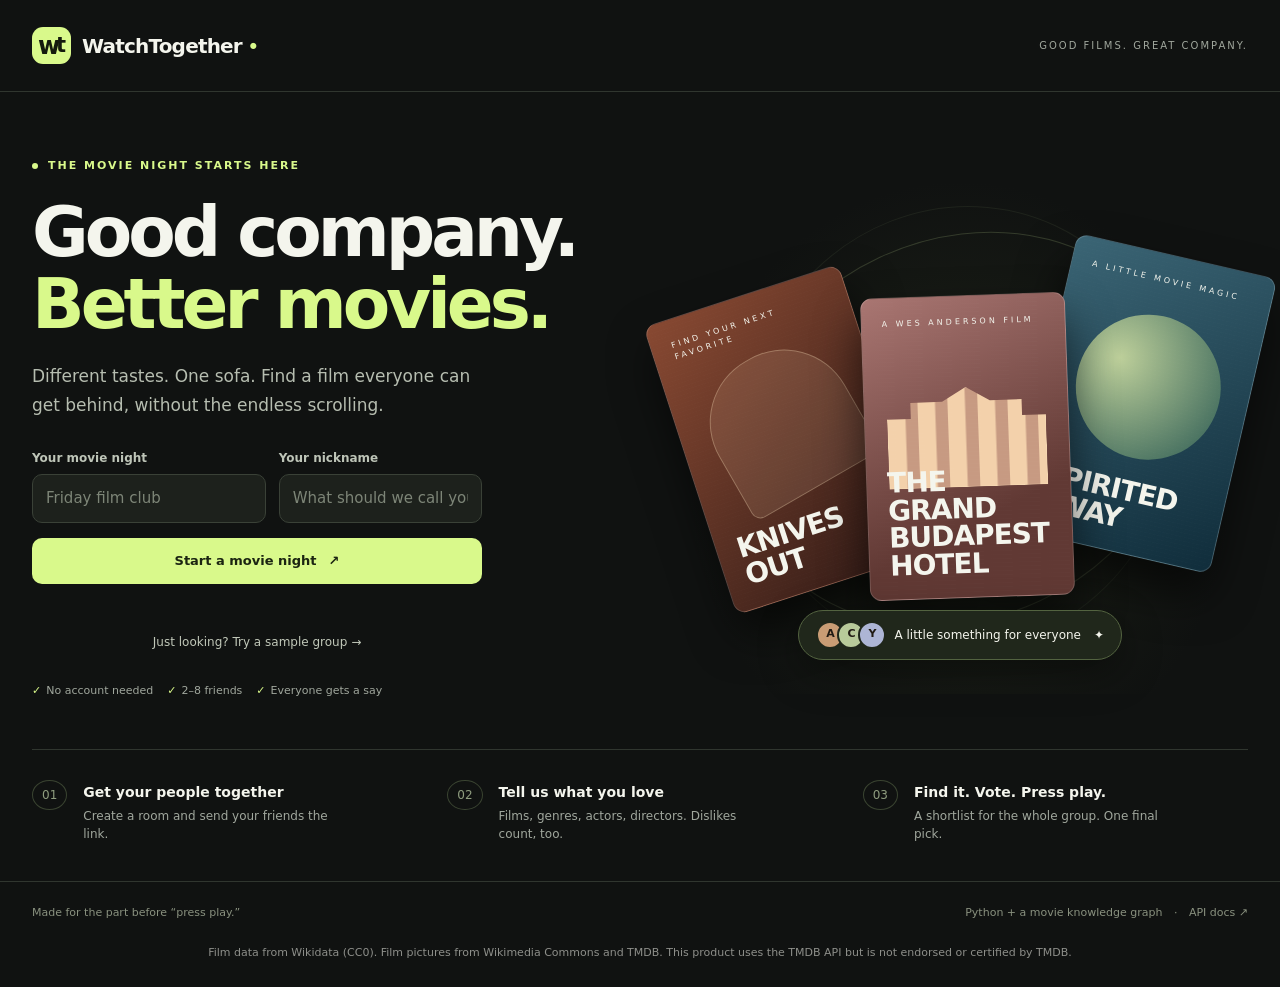
==== commit 32a4d4e5: "Expand catalogue to 10,000 Wikidata films, add posters and fixes - Add data/wikidata.json: 10,000 va" ====
--- a/static/index.html
+++ b/static/index.html
@@ -8,13 +8,14 @@
   <title>WatchTogether — One group. One great movie.</title>
   <link rel="icon" href="/static/favicon.svg" type="image/svg+xml">
   <link rel="stylesheet" href="/static/styles.css">
-  <link rel="stylesheet" href="/static/room-redesign.css?v=cinema2">
-  <script src="/static/app.js?v=cinema2" defer></script>
+  <link rel="stylesheet" href="/static/room-redesign.css?v=cinema5">
+  <script src="/static/app.js?v=cinema5" defer></script>
 </head>
 <body>
   <header class="topbar"><a href="/" class="brand" aria-label="WatchTogether home"><span class="brand-mark">w<span>t</span></span>WatchTogether<span class="brand-dot">●</span></a><span class="top-note">GOOD FILMS. GREAT COMPANY.</span></header>
   <main id="app" aria-live="polite"><div class="loading">Getting the popcorn ready…</div></main>
   <footer><span>Made for the part before “press play.”</span><span>Python + a movie knowledge graph <span class="footer-dot">·</span> <a href="/api/docs" target="_blank" rel="noopener">API docs ↗</a></span></footer>
+  <p class="data-credit">Film data from Wikidata (CC0). Film pictures from Wikimedia Commons and TMDB. This product uses the TMDB API but is not endorsed or certified by TMDB.</p>
   <div id="toast" class="toast" role="status"></div>
 </body>
 </html>
--- a/static/room-redesign.css
+++ b/static/room-redesign.css
@@ -128,6 +128,12 @@
 body.room-page .standard-list .entity-detail { font-size: 9px; }
 body.room-page .standard-list .taste-button { padding: 6px 8px; font-size: 9px; min-height: 36px; }
 body.room-page .empty-results { grid-column: 1 / -1; background: #ffffff03; border: 1px dashed #465038; border-radius: 10px; padding: 40px 20px; }
+body.room-page .standard-list .entity-icon { position: relative; overflow: hidden; flex: none; }
+body.room-page .standard-list .entity-icon.has-thumb { width: 44px; height: 62px; border-radius: 6px; }
+.entity-thumb, .movie-poster { position: absolute; inset: 0; width: 100%; height: 100%; object-fit: cover; }
+.movie-poster { object-position: center 22%; }
+.data-credit { max-width: 1600px; margin: 0 auto; padding: 0 40px 26px; font-size: 11px; line-height: 1.5; opacity: .55; text-align: center; }
+.load-more-row { grid-column: 1 / -1; display: flex; align-items: center; justify-content: center; gap: 14px; padding: 18px 0 6px; font-size: 12px; opacity: .8; }
 body.room-page .chosen-panel { display: grid; grid-template-columns: 1fr 1fr; gap: 21px; border: 1px solid #414a343f; background: #10150e75; border-radius: 11px; padding: 17px 18px; }
 body.room-page .selection-section { min-width: 0; }
 body.room-page .selection-section + .selection-section { border-left: 1px solid #ffffff0a; padding-left: 20px; }
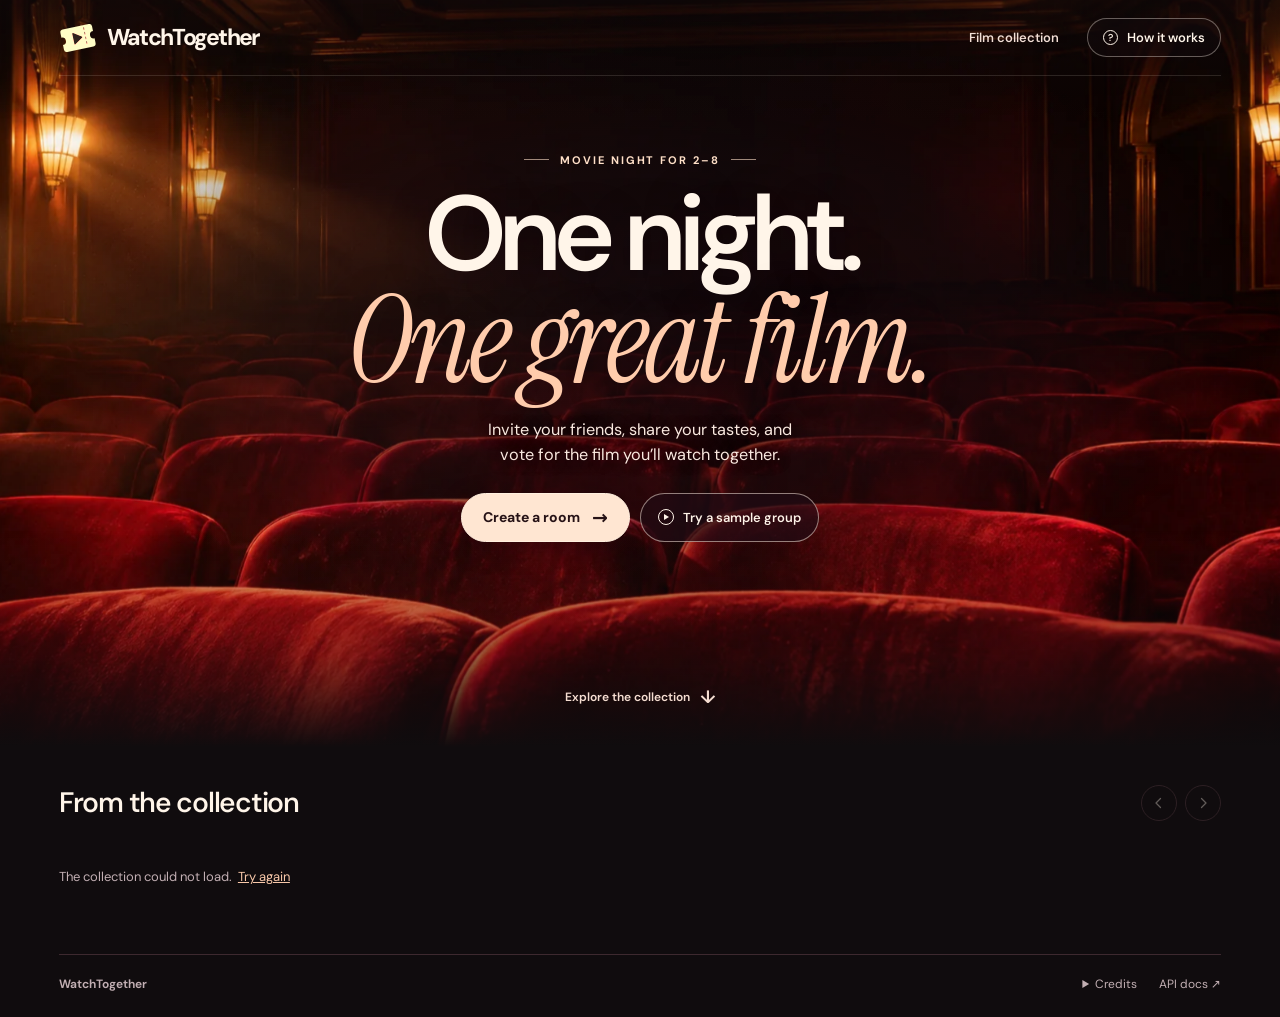
==== commit e137cb01: "Redesign WatchTogether and improve group shortlist flow" ====
--- a/static/index.html
+++ b/static/index.html
@@ -2,20 +2,88 @@
 <html lang="en">
 <head>
   <meta charset="utf-8">
-  <meta name="viewport" content="width=device-width,initial-scale=1">
-  <meta name="theme-color" content="#101211">
-  <meta name="description" content="Find a movie your whole group can get behind. Share tastes, discover your shortlist, and vote.">
-  <title>WatchTogether — One group. One great movie.</title>
+  <meta name="viewport" content="width=device-width, initial-scale=1">
+  <meta name="theme-color" content="#10131d">
+  <meta name="description" content="Find a film for your whole group. Share your tastes, discover a shortlist, and vote for tonight’s movie.">
+  <title>WatchTogether — Your movie night</title>
   <link rel="icon" href="/static/favicon.svg" type="image/svg+xml">
+  <link rel="preload" href="/static/fonts/dm-sans.woff2" as="font" type="font/woff2" crossorigin>
   <link rel="stylesheet" href="/static/styles.css">
-  <link rel="stylesheet" href="/static/room-redesign.css?v=cinema5">
-  <script src="/static/app.js?v=cinema5" defer></script>
+  <link rel="stylesheet" href="/static/collection.css">
+  <link rel="stylesheet" href="/static/cinema.css">
+  <script src="/static/app.js" defer></script>
+  <script src="/static/collection.js" defer></script>
+  <script src="/static/cinema.js" defer></script>
 </head>
 <body>
-  <header class="topbar"><a href="/" class="brand" aria-label="WatchTogether home"><span class="brand-mark">w<span>t</span></span>WatchTogether<span class="brand-dot">●</span></a><span class="top-note">GOOD FILMS. GREAT COMPANY.</span></header>
-  <main id="app" aria-live="polite"><div class="loading">Getting the popcorn ready…</div></main>
-  <footer><span>Made for the part before “press play.”</span><span>Python + a movie knowledge graph <span class="footer-dot">·</span> <a href="/api/docs" target="_blank" rel="noopener">API docs ↗</a></span></footer>
-  <p class="data-credit">Film data from Wikidata (CC0). Film pictures from Wikimedia Commons and TMDB. This product uses the TMDB API but is not endorsed or certified by TMDB.</p>
+  <a class="skip-link" href="#app">Skip to content</a>
+  <header class="site-head">
+    <a href="/" class="wordmark" aria-label="WatchTogether home"><img src="/static/favicon.svg" alt="" width="38" height="38">WatchTogether</a>
+    <nav aria-label="Main navigation">
+      <a class="library-link" href="/#collection">Film collection</a>
+      <button type="button" class="help-button" data-dialog="how-dialog"><span class="help-icon" aria-hidden="true">?</span>How it works</button>
+    </nav>
+  </header>
+  <main id="app" tabindex="-1"><div class="loading">Loading your movie night…</div></main>
+  <footer class="site-footer">
+    <span>WatchTogether</span>
+    <details><summary>Credits</summary><div class="credit-content">Cinema artwork generated for WatchTogether. Film data from Wikidata (CC0). Film pictures from Wikimedia Commons and TMDB. This product uses the TMDB API but is not endorsed or certified by TMDB.</div></details>
+    <a href="/api/docs" target="_blank" rel="noopener">API docs ↗</a>
+  </footer>
   <div id="toast" class="toast" role="status"></div>
+
+  <template id="landing-view">
+    <section class="cinema-hero" aria-labelledby="hero-title">
+      <div class="cinema-scene" aria-hidden="true">
+        <picture>
+          <source media="(max-width: 600px)" srcset="/static/images/cinema-portrait.webp">
+          <img src="/static/images/cinema-wide.webp" alt="" fetchpriority="high">
+        </picture>
+        <div class="cinema-light"></div>
+      </div>
+      <div class="hero-content">
+        <p class="group-size">Movie night for 2–8</p>
+        <h1 id="hero-title">One night.<br><em>One great film.</em></h1>
+        <p class="hero-description">Invite your friends, share your tastes, and vote for the film you’ll watch together.</p>
+        <div class="hero-actions">
+          <button type="button" class="club-primary" data-dialog="create-dialog">Create a room <span aria-hidden="true">→</span></button>
+          <button type="button" class="club-demo" data-action="demo"><span class="play-outline" aria-hidden="true"></span>Try a sample group</button>
+        </div>
+      </div>
+      <a class="cinema-browse" href="#collection">
+        Explore the collection <span aria-hidden="true">↓</span>
+      </a>
+    </section>
+    <section id="collection" aria-labelledby="collection-title"></section>
+  </template>
+
+  <dialog class="club-dialog" id="create-dialog" aria-labelledby="create-title">
+    <div class="dialog-inner">
+      <button class="dialog-x" type="button" data-close aria-label="Close">×</button>
+      <h2 id="create-title">Start a movie night</h2>
+      <p>Name your room. You’ll get a link to invite your friends.</p>
+      <form id="create-form">
+        <label for="title">Room name</label>
+        <input id="title" name="title" placeholder="Friday film club" maxlength="60" required autofocus>
+        <label for="nickname">Your nickname</label>
+        <input id="nickname" name="nickname" placeholder="What should we call you?" maxlength="24" required autocomplete="off">
+        <div class="form-error" id="form-error" role="alert"></div>
+        <button class="club-primary" type="submit">Create room <span aria-hidden="true">→</span></button>
+      </form>
+    </div>
+  </dialog>
+
+  <dialog class="club-dialog" id="how-dialog" aria-labelledby="how-title">
+    <div class="dialog-inner">
+      <button class="dialog-x" type="button" data-close aria-label="Close">×</button>
+      <h2 id="how-title">How it works</h2>
+      <ol class="how-list">
+        <li><strong>Invite your group</strong><p>Create a room and share the link with up to seven friends. All you need is a nickname.</p></li>
+        <li><strong>Choose your tastes</strong><p>Each person picks at least three tastes, including one like. Try films, genres, actors, or directors.</p></li>
+        <li><strong>Vote for tonight’s film</strong><p>When everyone is ready, the host makes a shortlist. Everyone gets one vote.</p></li>
+      </ol>
+      <button class="club-primary" type="button" data-close>Got it</button>
+    </div>
+  </dialog>
 </body>
 </html>
--- a/static/styles.css
+++ b/static/styles.css
@@ -1,6 +1,127 @@
-:root{color-scheme:dark;--bg:#101211;--panel:#191c19;--line:#30362f;--muted:#a0a79d;--ink:#f4f5ed;--lime:#d9f98b;--red:#e9a99a;--round:20px;font-family:Inter,ui-sans-serif,system-ui,-apple-system,BlinkMacSystemFont,"Segoe UI",sans-serif}*{box-sizing:border-box}body{margin:0;background:var(--bg);color:var(--ink);font-size:15px;line-height:1.5}button,input,select{font:inherit}button,a,input{ -webkit-tap-highlight-color:transparent}button{cursor:pointer}a{color:inherit;text-decoration:none}button:focus-visible,a:focus-visible,input:focus-visible,summary:focus-visible{outline:3px solid var(--lime);outline-offset:4px}button:disabled{opacity:.4;cursor:not-allowed}.topbar{max-width:1280px;margin:auto;padding:27px 32px;display:flex;align-items:center;justify-content:space-between;border-bottom:1px solid var(--line)}.brand{display:flex;align-items:center;gap:11px;font-size:20px;font-weight:750;letter-spacing:-.8px}.brand-mark{display:inline-flex;align-items:center;justify-content:center;background:var(--lime);color:#141a0d;border-radius:11px;width:39px;height:37px;font-size:24px;font-weight:900;letter-spacing:-4px;padding-right:3px}.brand-mark span{font-size:21px}.brand-dot{font-size:8px;color:var(--lime);margin-left:-3px}.top-note{font-size:10px;letter-spacing:2px;color:var(--muted)}main{max-width:1280px;margin:auto;padding:0 32px;min-height:calc(100vh - 190px)}.eyebrow{display:flex;align-items:center;gap:10px;text-transform:uppercase;color:var(--lime);font-size:11px;font-weight:650;letter-spacing:2px}.eyebrow:before{content:"";height:6px;width:6px;border-radius:50%;background:currentColor}.hero{display:grid;grid-template-columns:1fr 1fr;gap:65px;padding:66px 0 50px;align-items:center}.hero h1{font-size:clamp(44px,5.4vw,72px);font-weight:650;letter-spacing:-4px;line-height:1.05;margin:21px 0}.hero h1 em{font-style:normal;color:var(--lime)}.hero-copy{max-width:440px;font-size:17px;line-height:1.7;color:#b6bdb0}.create-panel{margin-top:30px;max-width:450px}.input-row{display:grid;grid-template-columns:1.15fr 1fr;gap:13px}label{display:block;font-size:12px;color:#bec5b8;font-weight:550;margin-bottom:7px}input{width:100%;border:1px solid #3a4137;color:var(--ink);background:#1d211c;border-radius:10px;padding:12px 13px;min-width:0}input::placeholder{color:#7d8577}input:focus{outline:2px solid var(--lime);outline-offset:1px}.button{display:inline-flex;align-items:center;justify-content:center;gap:12px;padding:12px 19px;min-height:46px;border:1px solid transparent;border-radius:10px;font-weight:650;font-size:13px;background:var(--lime);color:#1b2411;transition:background .15s,transform .15s}.button:hover:not(:disabled){background:#e3ffa5;transform:translateY(-1px)}.button.secondary{background:transparent;color:var(--ink);border-color:#444d3f}.button.secondary:hover{background:#262d22}.button.small{min-height:36px;padding:8px 13px;font-size:12px}.button.danger{background:transparent;color:var(--red);border-color:#63433b}.full{width:100%}.create-panel .full{margin-top:15px}.demo-link{display:block;margin:13px auto 0;border:0;background:none;color:#c1c8b9;font-size:12px;padding:8px}.demo-link:hover{color:var(--lime)}.no-account{display:flex;gap:14px;font-size:11px;color:var(--muted);margin-top:24px}.no-account span:before{content:"✓";color:var(--lime);margin-right:5px}.hero-art{position:relative;min-height:530px;display:flex;align-items:center;justify-content:center;background:radial-gradient(ellipse at 50% 60%,#3d482851,transparent 67%)}.orbit{position:absolute;width:380px;height:380px;border:1px solid #343b2b;border-radius:50%;transform:rotate(-25deg) scaleX(1.2)}.orbit.two{width:450px;height:450px;opacity:.4;transform:rotate(25deg) scaleX(.95)}.cover{width:205px;height:303px;border-radius:12px;border:1px solid #ffffff28;box-shadow:0 25px 45px #0009;display:flex;flex-direction:column;justify-content:space-between;padding:20px;overflow:hidden;position:absolute}.cover:after,.movie-art:after{content:"";position:absolute;inset:0;background:repeating-linear-gradient(transparent 0,transparent 3px,#ffffff03 4px);pointer-events:none}.cover small{font-size:8px;letter-spacing:3px;text-transform:uppercase;z-index:1}.cover strong{font-size:28px;line-height:.98;letter-spacing:-1px;z-index:1}.cover .shape{position:absolute;border:1px solid #ffe8c448;background:#f5d6b51f;width:145px;height:145px;left:30px;top:61px;border-radius:70px 70px 10px 10px;transform:rotate(-12deg)}.cover.back{background:linear-gradient(145deg,#884932,#301a16);transform:rotate(-18deg);left:12px;top:124px}.cover.middle{background:linear-gradient(145deg,#3b6575,#102d3b);transform:rotate(13deg);right:2px;top:88px}.cover.middle .shape{border-radius:50%;background:radial-gradient(circle at 30% 30%,#bdcf9a,#2c5b53);border:0}.cover.front{background:linear-gradient(155deg,#a97672,#613934 70%);top:131px;left:calc(50% - 95px);transform:rotate(-2deg);z-index:2}.cover.front .shape{border-radius:0;background:repeating-linear-gradient(90deg,#f3d1ab 0,#f3d1ab 17px,#c79a82 18px,#c79a82 30px);width:159px;height:100px;left:22px;top:91px;clip-path:polygon(0 30%,15% 30%,15% 14%,35% 14%,50% 0,65% 14%,85% 14%,85% 30%,100% 30%,100% 100%,0 100%);transform:none}.art-caption{position:absolute;bottom:34px;z-index:3;background:#20271b;border:1px solid #536340;border-radius:30px;display:flex;align-items:center;gap:13px;padding:10px 17px;box-shadow:0 12px 40px #0006;font-size:12px}.mini-avatars{display:flex;margin-right:2px}.mini-avatars span{height:28px;width:28px;border-radius:50%;background:#c99c74;border:2px solid #20271b;color:#201a13;text-align:center;padding-top:3px;font-size:11px;font-weight:800;margin-right:-7px}.mini-avatars span:nth-child(2){background:#b8ca9a}.mini-avatars span:nth-child(3){background:#adb5d5}.how-it-works{border-top:1px solid var(--line);display:grid;grid-template-columns:repeat(3,1fr);gap:30px;padding:30px 0 38px}.how-item{display:flex;align-items:flex-start;gap:16px}.step-no{color:#8f9d7f;font-size:12px;border:1px solid #3a4431;border-radius:50%;padding:5px 9px}.how-item h3{font-size:14px;font-weight:600;margin:2px 0 4px}.how-item p{font-size:12px;color:var(--muted);margin:0;max-width:250px}footer{max-width:1280px;padding:23px 32px;margin:auto;border-top:1px solid var(--line);display:flex;justify-content:space-between;color:#89917f;font-size:11px;gap:20px}.footer-dot{margin:0 8px}footer a:hover{color:var(--lime)}.loading{text-align:center;padding:100px;color:var(--muted)}.room-heading{padding:35px 0 25px;display:flex;justify-content:space-between;align-items:center;gap:20px}.room-heading h1{font-size:32px;letter-spacing:-1.2px;font-weight:600;margin:4px 0}.room-heading p{margin:0;color:var(--muted);font-size:13px}.live-pill{font-size:11px;border:1px solid #405036;border-radius:30px;padding:6px 11px;color:var(--lime);white-space:nowrap}.live-pill:before{content:"●";font-size:7px;margin-right:7px}.workflow{display:flex;gap:30px;border-bottom:1px solid var(--line);padding:0 0 19px;margin-bottom:25px;color:#7d8675;font-size:12px}.workflow span{display:flex;gap:8px;align-items:center}.workflow .active{color:var(--lime)}.workflow b{font-weight:500;opacity:.6}.room-grid{display:grid;grid-template-columns:270px minmax(0,1fr);gap:25px;padding-bottom:40px}.panel{background:var(--panel);border:1px solid var(--line);border-radius:var(--round);padding:23px}.room-sidebar{display:flex;flex-direction:column;gap:16px;align-self:start;position:sticky;top:20px}.panel h2{font-size:16px;font-weight:600;letter-spacing:-.4px;margin:0}.panel-title{display:flex;align-items:center;justify-content:space-between;margin-bottom:18px}.count{color:#aeb99e;font-size:11px;background:#2b3326;padding:3px 8px;border-radius:8px}.member{display:flex;align-items:center;gap:10px;margin:16px 0}.avatar{width:34px;height:34px;border-radius:50%;display:flex;align-items:center;justify-content:center;background:#3f4931;color:var(--lime);font-weight:650;font-size:12px;flex-shrink:0}.member:nth-child(3n) .avatar{background:#3d3649;color:#d1b7ee}.member:nth-child(3n + 1) .avatar{background:#4b3b32;color:#eac0a1}.member-name{font-size:12px;font-weight:600}.member-state{font-size:10px;color:var(--muted);margin-top:2px}.member-check{font-size:12px;color:var(--lime);margin-left:auto}.host-badge{font-size:9px;color:#a0ac93;font-weight:400;margin-left:5px}.invite-box{border-top:1px solid var(--line);padding-top:17px;margin-top:20px}.invite-box label{font-size:11px}.invite-line{display:flex;gap:5px}.invite-line input{font-size:11px;padding:9px;width:100%;background:#121510}.invite-line button{background:#2c3524;color:var(--lime);border:1px solid #435137;border-radius:8px;width:39px;flex-shrink:0}.privacy-note{font-size:11px;color:#8c9782;padding:0 6px;line-height:1.8}.demo-note{background:#29253a;border:1px solid #47405b;border-radius:12px;padding:13px;color:#c1b6d7;font-size:11px}.room-main{min-width:0}.section-top{display:flex;align-items:flex-start;justify-content:space-between;gap:20px;margin-bottom:22px}.section-top h2{font-size:24px;font-weight:600;letter-spacing:-.7px;margin:0 0 5px}.section-top p{color:var(--muted);font-size:12px;margin:0;max-width:450px}.ready-badge{white-space:nowrap;border-radius:6px;padding:5px 9px;color:var(--lime);background:#2d3823;font-size:10px}.saved-label{font-size:11px;color:var(--lime);margin-left:10px}.profile-layout{display:grid;grid-template-columns:minmax(0,1fr) 245px;gap:23px}.filter-tabs{display:flex;gap:5px;flex-wrap:wrap;margin-bottom:14px}.tab{background:transparent;border:1px solid transparent;color:var(--muted);font-size:11px;padding:7px 11px;border-radius:7px}.tab.selected{background:#303927;color:var(--lime);border-color:#4d5e3a}.search-box{position:relative;margin-bottom:12px}.search-box input{padding-left:36px;font-size:12px}.search-box:before{content:"⌕";position:absolute;left:13px;top:6px;font-size:23px;color:var(--muted)}.entity-list{height:329px;overflow:auto;padding-right:5px;scrollbar-color:#4b5840 transparent;scrollbar-width:thin}.entity-row{display:flex;align-items:center;gap:10px;padding:12px 4px;border-bottom:1px solid #2b3127}.entity-icon{display:flex;align-items:center;justify-content:center;background:#282f22;color:#b6c2a7;border-radius:8px;width:31px;height:31px;font-size:12px;flex-shrink:0}.entity-copy{flex:1;min-width:0}.entity-name{font-size:12px;overflow-wrap:anywhere}.entity-detail{font-size:10px;color:var(--muted);margin-top:2px}.taste-button{border:1px solid #424d37;border-radius:6px;padding:5px 8px;background:transparent;color:#c0ccb3;font-size:10px;white-space:nowrap}.taste-button.avoid{border-color:#514238;color:#d8ae9a}.taste-button.chosen{background:#394a29;border-color:#8ba363;color:var(--lime)}.taste-button.avoid.chosen{background:#50352b;color:#f0bdad;border-color:#a77d67}.chosen-panel{border-left:1px solid var(--line);padding-left:20px}.taste-heading{font-size:10px;letter-spacing:1px;color:#b5c6a1;margin:1px 0 10px;text-transform:uppercase}.taste-heading.negative{color:#d1a991;margin-top:24px}.chips{display:flex;gap:6px;flex-wrap:wrap}.chip{display:inline-flex;align-items:center;gap:7px;border:1px solid #4b5c37;color:#d4e9bd;background:#27321e;border-radius:7px;font-size:10px;padding:5px 7px;max-width:100%;overflow-wrap:anywhere}.chip.negative{color:#e5bdac;background:#33271f;border-color:#604638}.chip button{border:0;background:transparent;color:inherit;padding:0 2px;font-size:14px;line-height:1}.empty-tastes{font-size:11px;color:#798571;margin:0;line-height:1.7}.profile-actions{border-top:1px solid var(--line);margin-top:18px;padding-top:18px;display:flex;align-items:center;justify-content:space-between;gap:10px}.profile-actions .hint{font-size:11px;color:var(--muted)}.start-panel{margin-top:17px;padding:19px 23px;border:1px solid #495b35;background:#212a1b;border-radius:14px;display:flex;align-items:center;justify-content:space-between;gap:16px}.start-panel strong{font-size:13px;font-weight:600}.start-panel p{font-size:11px;color:#a8b699;margin:4px 0 0}.start-panel .button{flex-shrink:0}.toast{position:fixed;bottom:25px;left:50%;transform:translate(-50%,20px);background:#e5efda;color:#17220f;box-shadow:0 8px 40px #0009;border-radius:10px;padding:13px 21px;opacity:0;pointer-events:none;transition:.2s;z-index:20;font-size:13px;max-width:calc(100vw - 30px);text-align:center}.toast.visible{opacity:1;transform:translate(-50%,0)}.toast.error{background:#f0c4b9;color:#3d1d12}.join-wrap{max-width:460px;margin:70px auto 100px}.join-wrap .eyebrow{margin-bottom:22px}.join-wrap h1{font-size:34px;letter-spacing:-1px;line-height:1.1;margin:10px 0}.join-wrap p{color:var(--muted);font-size:14px;line-height:1.7}.join-wrap form{margin-top:25px}.join-wrap .button{margin-top:15px}.form-error{color:#edb9aa;font-size:12px;margin-top:10px;min-height:18px}.shortlist-intro{display:flex;justify-content:space-between;align-items:flex-start;gap:20px;margin-bottom:20px}.shortlist-intro h2{font-size:25px;letter-spacing:-.7px;margin:0 0 5px}.shortlist-intro p{font-size:12px;color:var(--muted);margin:0}.vote-note{border:1px solid #465a31;background:#222e19;border-radius:10px;padding:12px 15px;color:#c0d7a8;font-size:12px;margin-bottom:17px}.movie-grid{display:grid;grid-template-columns:repeat(2,minmax(0,1fr));gap:17px}.movie-card{background:var(--panel);border:1px solid var(--line);border-radius:15px;overflow:hidden;display:flex;flex-direction:column}.movie-art{height:125px;position:relative;overflow:hidden;padding:18px;display:flex;flex-direction:column;justify-content:space-between}.swatch-0{background:linear-gradient(140deg,#56543c,#222a21)}.swatch-1{background:linear-gradient(140deg,#725243,#2d2422)}.swatch-2{background:linear-gradient(140deg,#3c5261,#19292d)}.swatch-3{background:linear-gradient(140deg,#574b65,#282330)}.swatch-4{background:linear-gradient(140deg,#4e5f41,#202a1d)}.swatch-5{background:linear-gradient(140deg,#795158,#34252b)}.movie-art:before{content:"";position:absolute;width:180px;height:180px;border:1px solid #ffffff24;border-radius:50%;top:-45px;right:-20px;box-shadow:0 0 0 25px #ffffff05,0 0 0 50px #ffffff04}.film-no{font-size:9px;letter-spacing:2px;color:#ebeee4b3}.art-title{font-family:Georgia,serif;font-size:23px;line-height:1.08;max-width:85%;z-index:1;text-shadow:0 2px 12px #0005}.movie-body{padding:18px;display:flex;flex-direction:column;flex:1}.movie-meta{display:flex;justify-content:space-between;align-items:flex-start;gap:10px;font-size:10px;color:var(--muted);margin-bottom:9px}.match-score{color:var(--lime);white-space:nowrap;background:#2b3522;padding:3px 6px;border-radius:5px;font-weight:600}.movie-body h3{font-size:17px;font-weight:600;line-height:1.3;letter-spacing:-.3px;margin:0 0 9px}.director-line{font-size:11px;color:#b1bbaa;margin-bottom:5px}.cast-line{font-size:10px;color:#88977e;line-height:1.6;margin-bottom:10px}.match-details{font-size:11px;color:#b5c5a5;margin:7px 0 15px}.match-details summary{cursor:pointer}.match-person{border-top:1px solid var(--line);padding-top:9px;margin-top:9px}.match-person strong{display:flex;justify-content:space-between;font-weight:500}.match-person p{font-size:10px;color:var(--muted);margin:4px 0}.movie-vote{display:flex;justify-content:space-between;align-items:center;gap:9px;margin-top:auto;padding-top:7px}.vote-tally{font-size:10px;color:var(--muted)}.owner-controls{display:flex;gap:9px;margin-top:20px;flex-wrap:wrap}.winner-banner{padding:27px;border:1px solid #78944e;background:radial-gradient(ellipse at 100% 0,#47582988,transparent 65%),#26311d;border-radius:17px;margin-bottom:24px}.winner-banner .eyebrow{font-size:10px}.winner-banner h2{font-family:Georgia,serif;font-size:32px;line-height:1.2;font-weight:400;letter-spacing:-.5px;margin:15px 0 8px}.winner-banner p{color:#baccaa;font-size:12px;margin:0}.result-label{color:var(--lime);font-size:10px;text-transform:uppercase;letter-spacing:1px;margin-top:15px}.subtle-link{border:0;background:none;color:#8f9e83;font-size:10px;text-align:left;padding:3px 6px}.subtle-link:hover{color:var(--red)}.empty-results{padding:35px 15px;text-align:center;color:var(--muted);font-size:12px}.spinner{pointer-events:none;opacity:.5}
-@media(min-width:1400px){.hero{padding-top:90px;padding-bottom:70px}.hero-art{min-height:550px}}
-@media(max-width:1080px){.hero{gap:20px}.hero-art{transform:scale(.9)}.profile-layout{grid-template-columns:minmax(0,1fr)}.chosen-panel{border-left:0;border-top:1px solid var(--line);padding:18px 0 0}.entity-list{height:265px}.taste-heading.negative{margin-top:16px}.room-grid{grid-template-columns:235px minmax(0,1fr)}.panel{padding:20px}.start-panel{align-items:flex-start;flex-direction:column}.start-panel .button{width:100%}}
-@media(max-width:760px){.topbar{padding:19px 20px}.brand{font-size:18px}.top-note{display:none}main{padding:0 20px}.hero{display:block;padding-top:40px}.hero h1{font-size:54px;letter-spacing:-3px}.hero-copy{font-size:15px}.create-panel{max-width:none}.hero-art{min-height:440px;max-width:470px;margin:auto;transform:scale(.88);margin-top:-5px;margin-bottom:-30px}.cover.back{left:15px;top:80px}.cover.middle{right:0;top:48px}.cover.front{top:92px}.art-caption{bottom:0}.how-it-works{grid-template-columns:1fr;gap:25px;padding-top:27px}.how-item p{max-width:none}footer{padding:23px 20px;flex-direction:column;gap:7px}.room-heading{padding-top:25px}.room-heading h1{font-size:26px}.room-heading .eyebrow{font-size:9px}.room-grid{grid-template-columns:1fr}.room-sidebar{position:static}.room-sidebar>.panel{padding:18px}.member{display:inline-flex;vertical-align:top;margin:8px 13px 8px 0;gap:7px;min-width:120px}.member-check{margin-left:4px}.invite-box{padding-top:13px;margin-top:11px}.room-sidebar .privacy-note{display:none}.panel-title{margin-bottom:9px}.workflow{font-size:10px;gap:15px}.profile-layout{grid-template-columns:1fr}.section-top h2{font-size:22px}.panel{padding:20px}.movie-grid{gap:12px}.movie-body{padding:14px}.movie-body h3{font-size:15px}.movie-art{height:120px;padding:14px}.art-title{font-size:21px}.movie-meta{flex-direction:column;gap:5px}.movie-vote{flex-direction:column;align-items:stretch}.movie-vote button{width:100%}.vote-tally{text-align:center}.shortlist-intro{gap:10px}.shortlist-intro h2{font-size:23px}.shortlist-intro .count{white-space:nowrap}.privacy-note{font-size:10px}.start-panel{flex-direction:row;align-items:center}.start-panel .button{width:auto}.join-wrap{margin:40px auto 60px}}
-@media(max-width:420px){.hero h1{font-size:47px}.hero-art{margin-left:-25px;margin-right:-25px;transform:scale(.8)}.input-row{grid-template-columns:1fr}.no-account{gap:8px;font-size:10px}.movie-grid{grid-template-columns:1fr}.start-panel{flex-direction:column;align-items:stretch}.start-panel .button{width:100%}.workflow{gap:11px;font-size:9px}.room-heading .live-pill{font-size:9px}.profile-actions .hint{font-size:10px;max-width:140px}.entity-row{gap:7px}.taste-button{padding:5px 6px}}
-@media(prefers-reduced-motion:reduce){*{transition:none!important;scroll-behavior:auto!important}}
+@font-face {
+  font-family: 'DM Sans';
+  src: url('/static/fonts/dm-sans.woff2') format('woff2');
+  font-style: normal;
+  font-weight: 100 1000;
+  font-display: swap;
+}
+@font-face {
+  font-family: 'Instrument Serif';
+  src: url('/static/fonts/instrument-serif-italic.woff2') format('woff2');
+  font-style: italic;
+  font-display: swap;
+}
+:root {
+  color-scheme: dark;
+  --bg: #10131d;
+  --panel: #1a1e2b;
+  --line: #343847;
+  --muted: #b1b3c2;
+  --ink: #f3efe8;
+  --accent: #c7baff;
+  --red: #ffc2bc;
+  --page-width: 1416px;
+  --gutter: clamp(20px, 4.6vw, 76px);
+  font-family: 'DM Sans', system-ui, sans-serif;
+}
+* { box-sizing: border-box; }
+body { margin: 0; background: var(--bg); color: var(--ink); font-size: 15px; line-height: 1.5; }
+button, input, select { font: inherit; }
+button { cursor: pointer; }
+button, a, input { -webkit-tap-highlight-color: transparent; }
+button:disabled { opacity: .5; cursor: not-allowed; }
+a { color: inherit; text-decoration: none; }
+:focus-visible { outline: 3px solid var(--accent); outline-offset: 4px; }
+button, label, summary { touch-action: manipulation; }
+main:focus { outline: 0; }
+body:has(dialog[open]) { overflow: hidden; }
+main, .site-head, .site-footer {
+  width: min(100% - 2 * var(--gutter), var(--page-width));
+  margin-inline: auto;
+}
+.site-head { display: flex; align-items: center; justify-content: space-between; min-height: 82px; gap: 18px; }
+.wordmark { display: inline-flex; align-items: center; gap: 10px; font-weight: 750; letter-spacing: -.075em; font-size: 23px; }
+.wordmark img { display: block; }
+.site-head nav { display: flex; align-items: center; gap: 28px; font-size: 13px; font-weight: 570; }
+.library-link { color: #d1d1dc; }
+.help-button, .club-demo { display: inline-flex; align-items: center; justify-content: center; gap: 9px; }
+.help-button { min-height: 39px; border: 1px solid #3b3e4c; border-radius: 100px; background: transparent; color: var(--ink); padding: 8px 15px; font-weight: 570; }
+.help-icon { display: grid; place-items: center; border: 1.5px solid currentColor; border-radius: 50%; width: 15px; height: 15px; line-height: 1; font-size: 10px; }
+.help-button:hover, .library-link:hover { color: var(--accent); }
+.skip-link { position: absolute; left: 8px; top: -80px; z-index: 5; padding: 10px 16px; background: var(--accent); color: var(--bg); }
+.skip-link:focus { top: 8px; }
+.club-primary, .button {
+  border: 1px solid transparent; display: inline-flex; align-items: center; justify-content: center;
+  gap: 12px; background: var(--accent); color: #211a35; padding: 12px 18px; min-height: 44px;
+  border-radius: 9px; font-size: 14px; font-weight: 700; transition: background .15s, border-color .15s;
+}
+.club-primary:hover:not(:disabled), .button:hover:not(:disabled) { background: #dbd2ff; }
+.club-primary span { font-size: 19px; line-height: .8; }
+.club-demo { min-height: 44px; border: 0; background: none; color: #f5eff6; font-size: 13px; font-weight: 570; padding: 5px 0; }
+.club-demo:hover { color: var(--accent); }
+.play-outline { width: 19px; height: 19px; border-radius: 50%; border: 1.4px solid currentColor; display: grid; place-content: center; }
+.play-outline::before { content: ''; margin-left: 2px; width: 0; height: 0; border-left: 5px solid; border-top: 3px solid transparent; border-bottom: 3px solid transparent; }
+.button.secondary { color: var(--ink); border-color: var(--line); background: transparent; }
+.button.secondary:hover:not(:disabled) { background: #2d3040; }
+.button.small { min-height: 38px; padding: 8px 13px; font-size: 13px; }
+.full { width: 100%; }
+label { display: block; font-size: 13px; font-weight: 600; margin-bottom: 6px; color: #e0dce5; }
+input { width: 100%; min-width: 0; border: 1px solid #494b5a; border-radius: 8px; padding: 12px; background: #121620; color: var(--ink); }
+input::placeholder { color: #9798a9; }
+.loading { text-align: center; padding: 80px 20px; color: var(--muted); }
+.site-footer { display: flex; gap: 22px; align-items: baseline; flex-wrap: wrap; margin-top: 46px; border-top: 1px solid var(--line); padding: 20px 0 24px; font-size: 12px; color: var(--muted); }
+.site-footer > span { margin-right: auto; font-weight: 650; }
+.site-footer details { max-width: min(420px, 100%); }
+.site-footer summary { cursor: pointer; }
+.site-footer a:hover, .site-footer summary:hover { color: var(--ink); }
+.credit-content { line-height: 1.65; padding-top: 7px; }
+.credit-content a { text-decoration: underline; }
+.club-dialog {
+  border: 1px solid #454554; border-radius: 19px; max-width: calc(100vw - 28px);
+  max-height: calc(100dvh - 35px); width: 420px; color: var(--ink); background: var(--panel);
+  padding: 0; box-shadow: 0 24px 100px #0008;
+}
+.club-dialog::backdrop { background: #070811bb; backdrop-filter: blur(5px); }
+.dialog-inner { position: relative; padding: 34px; }
+.dialog-inner h2 { font-size: 29px; line-height: 1.1; margin: 7px 34px 12px 0; font-weight: 600; letter-spacing: -.05em; }
+.dialog-inner p { color: var(--muted); font-size: 14px; line-height: 1.6; margin: 0; }
+.dialog-x { position: absolute; top: 12px; right: 12px; width: 36px; height: 36px; border: 0; border-radius: 50%; color: var(--muted); background: transparent; font-size: 25px; }
+.dialog-x:hover { background: #313442; color: white; }
+.dialog-inner form { margin-top: 24px; }
+.dialog-inner label:not(:first-child) { margin-top: 15px; }
+.dialog-inner .form-error:empty { display: none; }
+.dialog-inner .club-primary { margin-top: 24px; width: 100%; }
+.how-list { margin: 24px 0 3px; padding-left: 24px; }
+.how-list li { padding-left: 8px; margin-top: 17px; }
+.how-list li::marker { color: var(--accent); font-weight: 650; }
+.how-list strong { display: block; margin-bottom: 3px; }
+@media (max-width: 720px) {
+  :root { --gutter: 18px; }
+  .site-head { min-height: 67px; }
+  .wordmark { font-size: 20px; gap: 7px; }
+  .wordmark img { width: 31px; height: 31px; }
+  .site-head nav { gap: 16px; font-size: 12px; }}
+@media (max-width: 510px) {
+  .library-link { display: none; }
+  .help-button { padding: 7px 11px; min-height: 37px; }
+  .site-footer { margin-top: 30px; }
+}
+@media (prefers-reduced-motion: reduce) {
+  *, *::before, *::after { scroll-behavior: auto !important; transition: none !important; }
+}
+
+/* Shared form feedback and room controls */
+.form-error { margin-top: 10px; color: var(--red); font-size: 13px; }
+.toast {
+  position: fixed; bottom: 24px; left: 50%; transform: translate(-50%, 12px); z-index: 20;
+  width: max-content; max-width: calc(100% - 30px); padding: 12px 20px; border-radius: 10px;
+  background: #e3ddf4; color: #251e32; box-shadow: 0 8px 35px #0005; font-size: 14px;
+  opacity: 0; pointer-events: none; transition: transform .15s, opacity .15s;
+}
+.toast.visible { opacity: 1; transform: translate(-50%, 0); }
+.toast.error { background: #f1c4bf; color: #351c1e; }
+.subtle-link { background: none; border: 0; text-align: left; cursor: pointer; }
+.match-details summary { cursor: pointer; }
+.match-person { border-top: 1px solid var(--line); margin-top: 9px; padding-top: 9px; }
+.match-person strong { display: flex; justify-content: space-between; font-weight: 600; }
+.match-person p { margin: 4px 0; }
--- a/static/collection.css
+++ b/static/collection.css
@@ -0,0 +1,185 @@
+#collection {
+  min-width: 0;
+  margin: clamp(40px, 5vw, 72px) 0;
+}
+.collection-heading,
+.collection-controls {
+  display: flex;
+  align-items: center;
+}
+.collection-heading {
+  justify-content: space-between;
+  gap: 16px;
+  margin-bottom: 22px;
+}
+#collection-title {
+  margin: 0;
+  font-size: clamp(24px, 2.2vw, 34px);
+  font-weight: 560;
+  letter-spacing: -.045em;
+  line-height: 1.15;
+}
+.collection-controls { gap: 8px; }
+.collection-controls button,
+.collection-close {
+  display: grid;
+  place-items: center;
+  width: 36px;
+  height: 36px;
+  padding: 0;
+  color: var(--ink);
+  background: transparent;
+  border: 1px solid var(--line);
+  border-radius: 50%;
+  cursor: pointer;
+}
+.collection-controls button:disabled { opacity: .34; cursor: default; }
+.collection-controls button:hover:enabled,
+.collection-close:hover { border-color: var(--accent); color: var(--accent); }
+.collection-films {
+  position: relative;
+  display: grid;
+  grid-auto-columns: calc((100% - 5 * var(--shelf-gap)) / 6);
+  grid-auto-flow: column;
+  --shelf-gap: clamp(12px, 1.5vw, 22px);
+  gap: var(--shelf-gap);
+  list-style: none;
+  padding: 4px 0 8px;
+  margin: 0;
+  overflow-x: auto;
+  overscroll-behavior-inline: contain;
+  scroll-snap-type: x mandatory;
+  scrollbar-width: none;
+}
+.collection-films::-webkit-scrollbar { display: none; }
+.collection-films li { min-width: 0; scroll-snap-align: start; }
+.collection-film {
+  display: flex;
+  flex-direction: column;
+  align-items: stretch;
+  width: 100%;
+  padding: 0;
+  background: transparent;
+  border: 0;
+  color: var(--ink);
+  font: inherit;
+  text-align: left;
+  cursor: pointer;
+}
+.collection-film:focus-visible { outline: 0; }
+.collection-film:focus-visible .collection-poster { outline: 3px solid var(--accent); outline-offset: -3px; }
+.collection-poster {
+  display: block;
+  position: relative;
+  isolation: isolate;
+  overflow: hidden;
+  aspect-ratio: 2 / 3;
+  width: 100%;
+  border-radius: 8px;
+  background: #252735;
+}
+.collection-poster img {
+  position: absolute;
+  inset: 0;
+  display: block;
+  width: 100%;
+  height: 100%;
+  object-fit: cover;
+  z-index: -1;
+}
+.collection-poster[data-genre]::before {
+  content: '';
+  position: absolute;
+  height: 100%;
+  aspect-ratio: 1;
+  top: 0;
+  left: 50%;
+  transform: translateX(-50%);
+  z-index: -2;
+  background: url('/static/genre-scenes.png') var(--scene-x, 33.333%) var(--scene-y, 33.333%) / 400% 400% no-repeat;
+}
+.collection-poster[data-genre]::after {
+  content: '';
+  position: absolute;
+  inset: 0;
+  z-index: -1;
+  background: linear-gradient(0deg, #0a0b14df, transparent 70%);
+}
+.collection-poster[data-genre="adventure"] { --scene-x: 33.333%; --scene-y: 0%; }
+.collection-poster[data-genre="comedy"] { --scene-x: 100%; --scene-y: 0%; }
+.collection-poster[data-genre="fantasy"] { --scene-x: 100%; --scene-y: 33.333%; }
+.collection-poster[data-genre="animation"] { --scene-x: 66.667%; --scene-y: 0%; }
+.collection-poster[data-genre="science-fiction"] { --scene-x: 33.333%; --scene-y: 100%; }
+.collection-poster[data-genre="romance"] { --scene-x: 0%; --scene-y: 100%; }
+.collection-poster[data-genre="thriller"] { --scene-x: 66.667%; --scene-y: 100%; }
+.collection-poster[data-genre="horror"] { --scene-x: 33.333%; --scene-y: 66.667%; }
+.collection-poster[data-genre="action"] { --scene-x: 0%; --scene-y: 0%; }
+.collection-fallback-title {
+  position: absolute;
+  bottom: 8%;
+  padding: 0 9%;
+  color: white;
+  font: italic 600 clamp(18px, 2.1vw, 32px)/1.04 Georgia, serif;
+  overflow-wrap: anywhere;
+}
+.collection-film-title {
+  margin: 10px 0 4px;
+  font-size: clamp(14px, 1.12vw, 17px);
+  line-height: 1.3;
+  font-weight: 600;
+  letter-spacing: -.025em;
+}
+.collection-film:hover .collection-film-title { color: var(--accent); }
+.collection-year,
+.collection-message { color: var(--muted); font-size: 13px; }
+.collection-retry { padding: 3px; color: var(--accent); background: none; border: 0; text-decoration: underline; cursor: pointer; }
+.collection-dialog {
+  width: min(calc(100% - 36px), 680px);
+  max-height: calc(100dvh - 48px);
+  margin: auto;
+  padding: 0;
+  background: #1a1e2b;
+  color: var(--ink);
+  border: 1px solid var(--line);
+  border-radius: 16px;
+  overflow: auto;
+  box-shadow: 0 24px 90px #0007;
+}
+.collection-dialog::backdrop { background: rgb(8 10 18 / .83); }
+.collection-close {
+  position: absolute;
+  top: 12px;
+  right: 12px;
+  z-index: 1;
+  background: #181b27;
+  font: normal 24px/1 sans-serif;
+}
+.collection-detail {
+  display: grid;
+  grid-template-columns: minmax(120px, .74fr) minmax(0, 1fr);
+  align-items: start;
+  gap: clamp(20px, 3vw, 32px);
+  padding: clamp(20px, 3vw, 32px);
+}
+.collection-detail-copy { padding-top: 10px; }
+.collection-detail-copy > .collection-year { margin: 0 35px 8px 0; color: var(--accent); }
+.collection-detail-title {
+  margin: 0;
+  font: 500 clamp(23px, 3.4vw, 38px)/1.08 Georgia, serif;
+  letter-spacing: -.04em;
+  overflow-wrap: anywhere;
+}
+.collection-genres { color: var(--muted); line-height: 1.5; font-size: 14px; text-transform: capitalize; }
+.collection-detail dl { margin: 20px 0 0; padding-top: 14px; border-top: 1px solid var(--line); }
+.collection-detail dt { color: var(--muted); font-size: 12px; }
+.collection-detail dd { margin: 4px 0 12px; font-size: 14px; line-height: 1.5; }
+@media (max-width: 1000px) {
+  .collection-films { grid-auto-columns: calc((100% - 3 * var(--shelf-gap)) / 4); }
+}
+@media (max-width: 640px) {
+  .collection-heading { margin-bottom: 14px; }
+  .collection-films { grid-auto-columns: min(42%, 176px); }
+  .collection-controls { gap: 5px; }
+  .collection-detail { grid-template-columns: minmax(75px, .5fr) minmax(0, 1fr); }
+  .collection-detail-copy { padding-top: 3px; }
+}
--- a/static/cinema.css
+++ b/static/cinema.css
@@ -0,0 +1,227 @@
+.cinema-home {
+  --bg: #100c0e;
+  --panel: #20161a;
+  --ink: #fff5e9;
+  --muted: #c2afb3;
+  --line: #3d292f;
+  --accent: #f8c8a9;
+  --mast-height: 76px;
+}
+
+.cinema-home .site-head {
+  position: absolute;
+  z-index: 2;
+  inset: 0 0 auto;
+  min-height: var(--mast-height);
+  border-bottom: 1px solid #fff3e821;
+}
+
+.cinema-home .wordmark img { filter: sepia(1) saturate(1.4) hue-rotate(335deg) brightness(1.1); }
+.cinema-home .library-link { color: #f3dfd6; }
+.cinema-home .help-button { border-color: #fff3e85c; background: #170e125c; }
+.cinema-home .help-button:hover { background: #ffffff15; }
+.cinema-home #app { width: 100%; }
+
+.cinema-hero {
+  isolation: isolate;
+  position: relative;
+  display: grid;
+  grid-template-rows: 1fr auto;
+  min-height: clamp(620px, 83svh, 960px);
+  padding: calc(var(--mast-height) + 46px) var(--gutter) 28px;
+  overflow: clip;
+  background: #231014;
+  text-align: center;
+}
+
+.cinema-scene,
+.cinema-scene picture,
+.cinema-scene img,
+.cinema-hero::before {
+  position: absolute;
+  inset: 0;
+  width: 100%;
+  height: 100%;
+  pointer-events: none;
+}
+
+.cinema-scene { z-index: -2; }
+.cinema-scene picture { transform: translate(var(--drift-x, 0), var(--drift-y, 0)); }
+.cinema-scene img {
+  object-fit: cover;
+  object-position: center 56%;
+  transform: scale(1.025);
+}
+
+.cinema-hero::before {
+  z-index: -1;
+  content: '';
+  background:
+    linear-gradient(0deg, var(--bg), #100c0e70 12%, transparent 29%, transparent 84%, #100c0e70),
+    radial-gradient(ellipse 50% 41% at 50% 43%, #160c11c2, #160c116e 60%, transparent);
+}
+
+.cinema-light {
+  position: absolute;
+  inset: -30% -50%;
+  opacity: 0;
+  pointer-events: none;
+  background: radial-gradient(ellipse 21% 39% at center, #ffbd8c5e, transparent 72%);
+  mix-blend-mode: screen;
+}
+
+.hero-content {
+  align-self: center;
+  justify-self: center;
+  padding-bottom: clamp(46px, 11.5svh, 120px);
+}
+
+.group-size {
+  display: flex;
+  align-items: center;
+  justify-content: center;
+  gap: 11px;
+  margin: 0 0 19px;
+  color: #ffe0c8;
+  font-size: 11px;
+  font-weight: 700;
+  letter-spacing: .18em;
+  text-transform: uppercase;
+}
+
+.group-size::before, .group-size::after {
+  content: '';
+  width: 25px;
+  height: 1px;
+  background: currentColor;
+  opacity: .6;
+}
+
+.hero-content h1 {
+  margin: 0;
+  font-size: clamp(59px, 8.3vw, 126px);
+  line-height: .9;
+  font-weight: 590;
+  letter-spacing: -.087em;
+  color: #fff5e9;
+  text-shadow: 0 8px 40px #19070d64;
+}
+
+.hero-content h1 em {
+  display: inline-block;
+  margin-top: .025em;
+  color: #ffccac;
+  font-family: 'Instrument Serif', Georgia, serif;
+  font-size: 1.15em;
+  font-weight: 400;
+  letter-spacing: -.036em;
+}
+
+.hero-description {
+  max-width: 38ch;
+  margin: 21px auto 26px;
+  color: #fae9e0;
+  font-size: clamp(15px, 1.27vw, 18px);
+  line-height: 1.55;
+  text-wrap: balance;
+  text-shadow: 0 2px 14px #100408;
+}
+
+.hero-actions {
+  display: flex;
+  align-items: center;
+  justify-content: center;
+  flex-wrap: wrap;
+  gap: 10px;
+}
+
+.cinema-home .club-primary {
+  color: #261216;
+  background: #ffe6d2;
+  border-color: #fff0df;
+  border-radius: 100px;
+  min-height: 49px;
+  padding-inline: 21px;
+}
+
+.cinema-home .club-primary:hover:not(:disabled) { background: #fff5ec; }
+.hero-actions .club-primary { box-shadow: 0 6px 26px #1204094a; }
+.hero-actions .club-demo {
+  min-height: 49px;
+  border: 1px solid #ffede084;
+  border-radius: 100px;
+  padding: 7px 17px;
+  background: #220c16ab;
+  color: #fff4e9;
+  transition: border-color .2s, background .2s;
+}
+.hero-actions .club-demo:hover { border-color: #fff1e6; background: #4d222bdd; }
+.hero-actions .play-outline { width: 16px; height: 16px; }
+
+.cinema-browse {
+  justify-self: center;
+  display: inline-flex;
+  align-items: center;
+  gap: 10px;
+  min-height: 44px;
+  padding: 4px 12px;
+  font-size: 12px;
+  font-weight: 620;
+  color: #f5ddd1;
+}
+.cinema-browse span { font-size: 18px; transition: transform .2s; }
+.cinema-browse:hover span { transform: translateY(3px); }
+
+.cinema-home #collection {
+  width: min(100% - 2 * var(--gutter), var(--page-width));
+  margin: 0 auto clamp(36px, 5vw, 72px);
+  padding-top: clamp(18px, 3vw, 40px);
+  scroll-margin-top: 12px;
+}
+.cinema-home .collection-heading { margin-bottom: 18px; }
+.cinema-home .collection-controls button { border-color: #64454c; }
+.cinema-home .collection-poster { border-radius: 5px; }
+.cinema-home .collection-dialog { background: var(--panel); }
+.cinema-home .collection-close { background: #24171b; }
+
+@media (prefers-reduced-motion: no-preference) {
+  html:has(.cinema-home) { scroll-behavior: smooth; }
+  .cinema-scene picture { transition: transform .7s cubic-bezier(.2,.8,.2,1); }
+  .cinema-scene img { animation: cinema-push 3.3s cubic-bezier(.16,.75,.22,1) both; }
+  .cinema-light { animation: house-lights 2.9s ease-out both; }
+  .hero-content { animation: title-reveal .9s .12s cubic-bezier(.22,.75,.22,1) backwards; }
+}
+
+@keyframes cinema-push {
+  from { transform: scale(1.095); filter: brightness(.66); }
+  to   { transform: scale(1.025); filter: brightness(1); }
+}
+
+@keyframes house-lights {
+  0% { transform: translate(-29%, -12%); opacity: 0; }
+  32% { opacity: .87; }
+  100% { transform: translate(29%, 12%); opacity: 0; }
+}
+
+@keyframes title-reveal {
+  from { transform: translateY(16px); opacity: 0; }
+  to   { transform: translateY(0); opacity: 1; }
+}
+
+@media (max-width: 600px) {
+  .cinema-home { --mast-height: 65px; }
+  .cinema-hero { min-height: clamp(570px, 83svh, 730px); padding-top: calc(var(--mast-height) + 32px); padding-bottom: 15px; }
+  .cinema-scene img { object-position: center 53%; }
+  .cinema-hero::before {
+    background:
+      linear-gradient(0deg, var(--bg), #100c0e69 12%, transparent 26%, transparent 85%, #100c0e70),
+      radial-gradient(ellipse 100% 44% at 50% 42%, #160c11d4, #160c1164 70%, transparent);
+  }
+  .hero-content { padding-bottom: clamp(30px, 7svh, 60px); }
+  .hero-content h1 { font-size: clamp(49px, 13.2vw, 79px); }
+  .group-size { margin-bottom: 16px; }
+  .hero-description { margin: 17px auto 21px; max-width: 32ch; }
+  .hero-actions { gap: 8px; }
+  .cinema-home .club-primary, .hero-actions .club-demo { min-height: 45px; padding-inline: 13px; }
+  .hero-actions .club-demo { gap: 6px; }
+}
